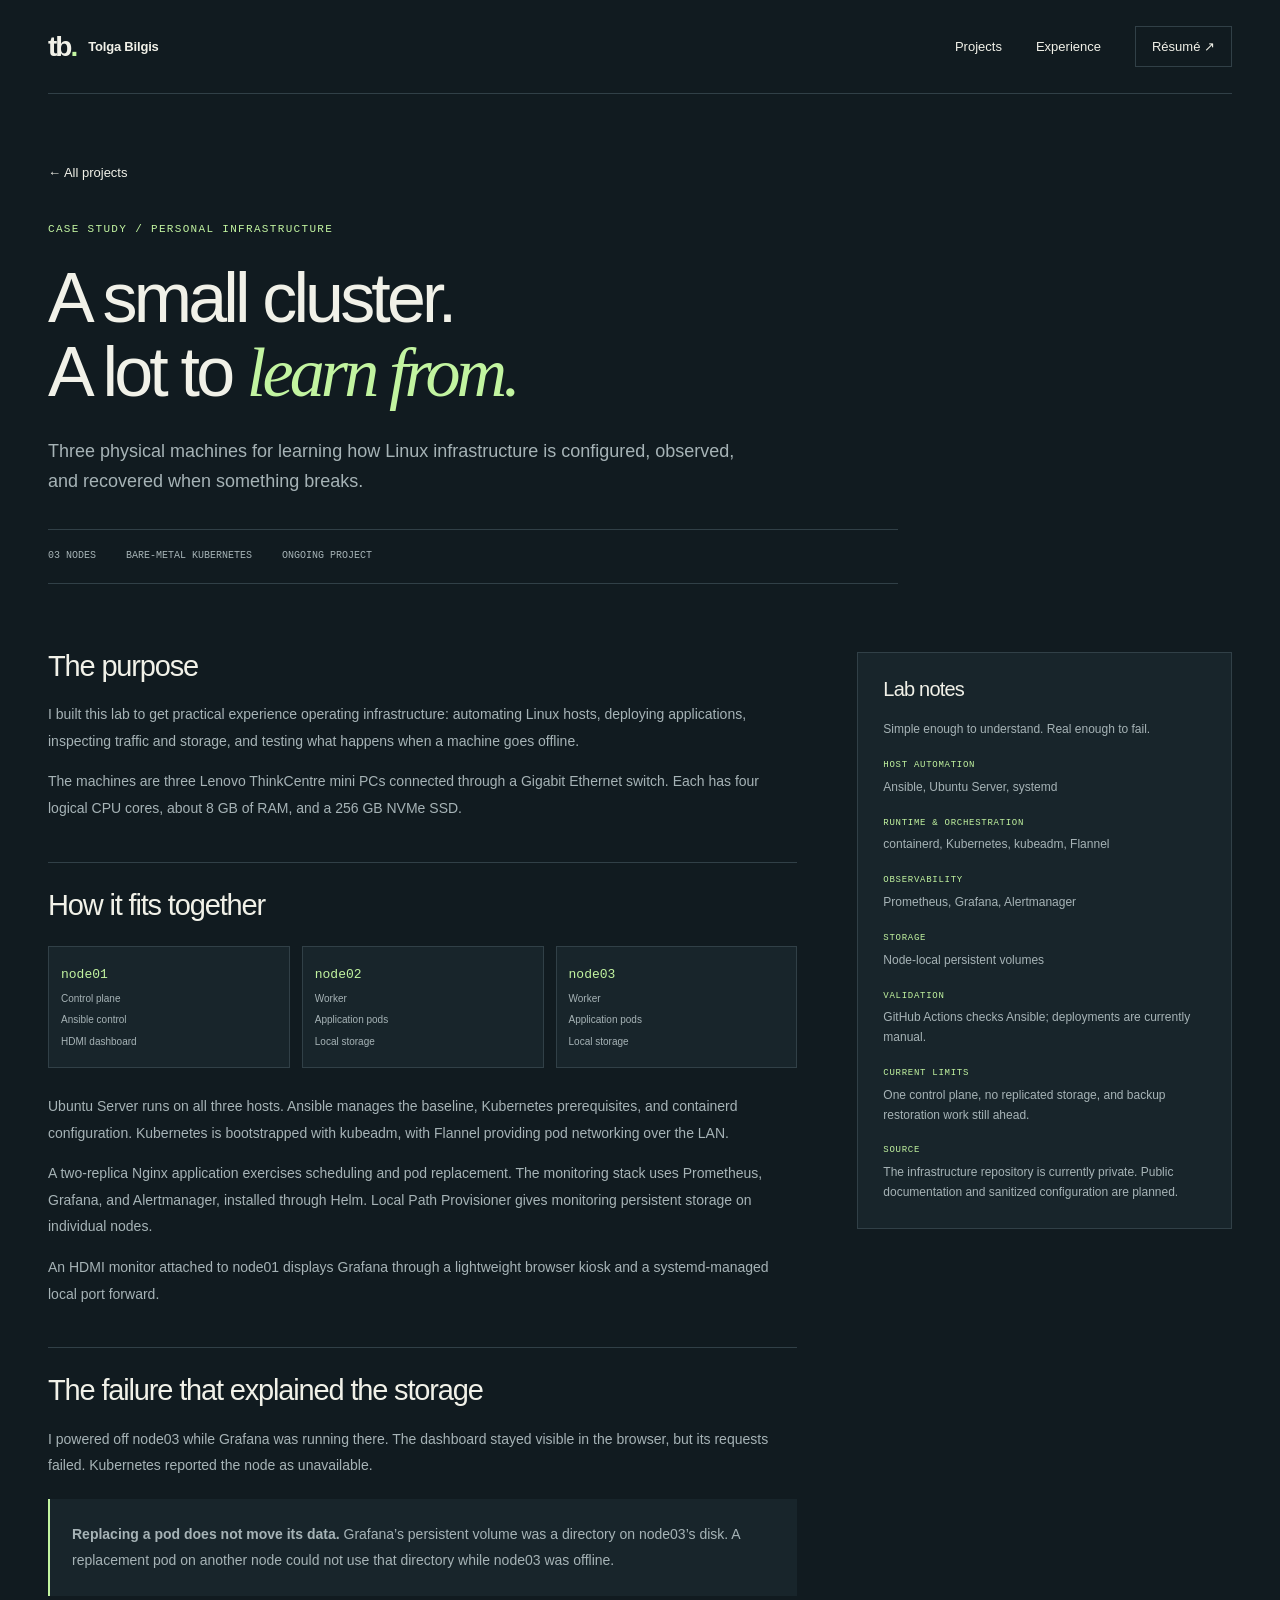
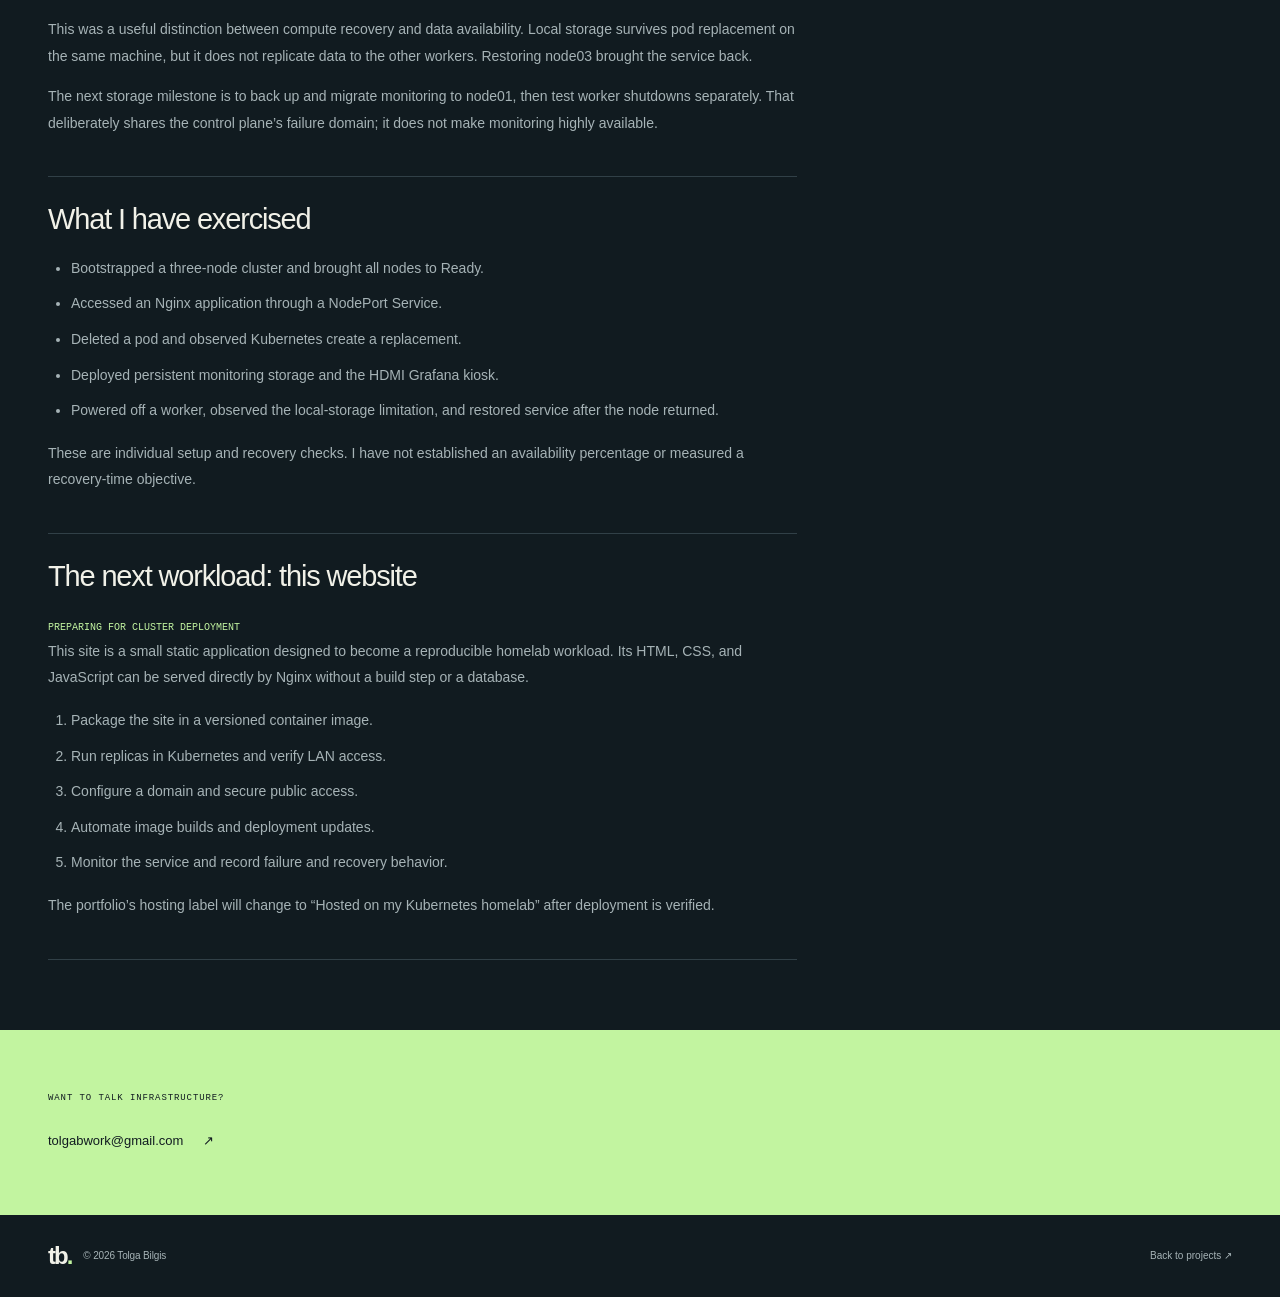
==== homelab.html @ aafa5f96 "initial commit" ====
<!doctype html>
<html lang="en">
  <head>
    <meta charset="utf-8">
    <meta name="viewport" content="width=device-width, initial-scale=1">
    <meta name="description" content="Inside Tolga Bilgis's three-node Kubernetes homelab: Linux automation, observability, local storage, and lessons from a worker-node failure.">
    <meta name="theme-color" content="#111b20">
    <title>Inside the Homelab | Tolga Bilgis</title>
    <link rel="icon" href="favicon.svg" type="image/svg+xml">
    <link rel="stylesheet" href="styles.css">
    <script src="script.js" defer></script>
  </head>
  <body>
    <a class="skip-link" href="#main">Skip to content</a>
    <header class="site-header"><div class="container header-inner"><a class="wordmark" href="index.html"><span class="brand-mark" aria-hidden="true">tb<span>.</span></span><span>Tolga Bilgis</span></a><nav class="navigation" aria-label="Main navigation"><a href="index.html#work">Projects</a><a href="index.html#experience">Experience</a><a class="nav-resume" href="resume.html">Résumé ↗</a></nav></div></header>
    <main id="main" class="container">
      <div class="case-header"><a class="text-link" href="index.html#work">← All projects</a><div class="eyebrow">CASE STUDY / PERSONAL INFRASTRUCTURE</div><h1>A small cluster.<br>A lot to <span class="serif-accent">learn from.</span></h1><p class="lead">Three physical machines for learning how Linux infrastructure is configured, observed, and recovered when something breaks.</p><div class="case-meta"><span>03 NODES</span><span>BARE-METAL KUBERNETES</span><span>ONGOING PROJECT</span></div></div>
      <div class="case-layout"><div class="case-content">
        <section aria-labelledby="why"><h2 id="why">The purpose</h2><p>I built this lab to get practical experience operating infrastructure: automating Linux hosts, deploying applications, inspecting traffic and storage, and testing what happens when a machine goes offline.</p><p>The machines are three Lenovo ThinkCentre mini PCs connected through a Gigabit Ethernet switch. Each has four logical CPU cores, about 8 GB of RAM, and a 256 GB NVMe SSD.</p></section>
        <section aria-labelledby="architecture"><h2 id="architecture">How it fits together</h2><div class="case-diagram" aria-label="Three nodes connected over Gigabit Ethernet"><div><strong>node01</strong><span>Control plane</span><span>Ansible control</span><span>HDMI dashboard</span></div><div><strong>node02</strong><span>Worker</span><span>Application pods</span><span>Local storage</span></div><div><strong>node03</strong><span>Worker</span><span>Application pods</span><span>Local storage</span></div></div><p>Ubuntu Server runs on all three hosts. Ansible manages the baseline, Kubernetes prerequisites, and containerd configuration. Kubernetes is bootstrapped with kubeadm, with Flannel providing pod networking over the LAN.</p><p>A two-replica Nginx application exercises scheduling and pod replacement. The monitoring stack uses Prometheus, Grafana, and Alertmanager, installed through Helm. Local Path Provisioner gives monitoring persistent storage on individual nodes.</p><p>An HDMI monitor attached to node01 displays Grafana through a lightweight browser kiosk and a systemd-managed local port forward.</p></section>
        <section aria-labelledby="failure"><h2 id="failure">The failure that explained the storage</h2><p>I powered off node03 while Grafana was running there. The dashboard stayed visible in the browser, but its requests failed. Kubernetes reported the node as unavailable.</p><div class="case-callout"><p><strong>Replacing a pod does not move its data.</strong> Grafana’s persistent volume was a directory on node03’s disk. A replacement pod on another node could not use that directory while node03 was offline.</p></div><p>This was a useful distinction between compute recovery and data availability. Local storage survives pod replacement on the same machine, but it does not replicate data to the other workers. Restoring node03 brought the service back.</p><p>The next storage milestone is to back up and migrate monitoring to node01, then test worker shutdowns separately. That deliberately shares the control plane’s failure domain; it does not make monitoring highly available.</p></section>
        <section aria-labelledby="verified"><h2 id="verified">What I have exercised</h2><ul><li>Bootstrapped a three-node cluster and brought all nodes to Ready.</li><li>Accessed an Nginx application through a NodePort Service.</li><li>Deleted a pod and observed Kubernetes create a replacement.</li><li>Deployed persistent monitoring storage and the HDMI Grafana kiosk.</li><li>Powered off a worker, observed the local-storage limitation, and restored service after the node returned.</li></ul><p>These are individual setup and recovery checks. I have not established an availability percentage or measured a recovery-time objective.</p></section>
        <section aria-labelledby="site"><h2 id="site">The next workload: this website</h2><span class="case-status">PREPARING FOR CLUSTER DEPLOYMENT</span><p>This site is a small static application designed to become a reproducible homelab workload. Its HTML, CSS, and JavaScript can be served directly by Nginx without a build step or a database.</p><ol><li>Package the site in a versioned container image.</li><li>Run replicas in Kubernetes and verify LAN access.</li><li>Configure a domain and secure public access.</li><li>Automate image builds and deployment updates.</li><li>Monitor the service and record failure and recovery behavior.</li></ol><p>The portfolio’s hosting label will change to “Hosted on my Kubernetes homelab” after deployment is verified.</p></section>
      </div><aside class="case-aside" aria-label="Project details"><h2>Lab notes</h2><p>Simple enough to understand. Real enough to fail.</p><dl><dt>Host automation</dt><dd>Ansible, Ubuntu Server, systemd</dd><dt>Runtime & orchestration</dt><dd>containerd, Kubernetes, kubeadm, Flannel</dd><dt>Observability</dt><dd>Prometheus, Grafana, Alertmanager</dd><dt>Storage</dt><dd>Node-local persistent volumes</dd><dt>Validation</dt><dd>GitHub Actions checks Ansible; deployments are currently manual.</dd><dt>Current limits</dt><dd>One control plane, no replicated storage, and backup restoration work still ahead.</dd><dt>Source</dt><dd>The infrastructure repository is currently private. Public documentation and sanitized configuration are planned.</dd></dl></aside></div>
    </main>
    <section class="contact-section"><div class="container"><div class="eyebrow">WANT TO TALK INFRASTRUCTURE?</div><a class="text-link" href="mailto:tolgabwork@gmail.com">tolgabwork@gmail.com <span aria-hidden="true">↗</span></a></div></section>
    <footer class="site-footer container"><a class="wordmark" href="index.html"><span class="brand-mark" aria-hidden="true">tb<span>.</span></span><span>© <span data-year>2026</span> Tolga Bilgis</span></a><a class="back-to-top" href="index.html#work">Back to projects ↗</a></footer>
  </body>
</html>
---- styles.css ----
/* Shared, dependency-free styles. All fonts are supplied by the visitor's OS. */
:root{color-scheme:dark;--bg:#111b20;--panel:#18252b;--panel-deep:#0d171c;--ink:#f1f1e8;--muted:#a6b3b6;--line:#314047;--accent:#c2f4a0;--mono:"SFMono-Regular",Consolas,"Liberation Mono",monospace;--sans:Inter,"Helvetica Neue",Arial,sans-serif;--serif:Georgia,"Times New Roman",serif}
*{box-sizing:border-box}html{scroll-behavior:smooth;scroll-padding-top:100px}body{margin:0;background:var(--bg);color:var(--ink);font-family:var(--sans);font-size:16px;line-height:1.65;-webkit-font-smoothing:antialiased}a{color:inherit;text-decoration:none}button{font:inherit}a,button{-webkit-tap-highlight-color:transparent}a:focus-visible,button:focus-visible,summary:focus-visible{outline:3px solid var(--accent);outline-offset:6px}::selection{background:var(--accent);color:var(--bg)}h1,h2,h3,h4,p{margin-top:0}h1,h2,h3,h4{line-height:1.12}p{color:var(--muted)}svg{display:block;max-width:100%}.container{width:min(1200px,calc(100% - 96px));margin-inline:auto}.mono,.eyebrow,.node-role,.node-number,.node-id,.outline-tag,.diagram-caption,.illustration-footer,.project-category,.subtle-tag,.tag-list,.art-topline,.art-bottomline,.server-name,.availability,.evidence-note{font-family:var(--mono)}.mono{font-size:11px;letter-spacing:.06em}.muted{color:var(--muted)}.eyebrow{font-size:11px;letter-spacing:.12em;font-weight:500;display:flex;gap:10px;align-items:center}.small-square{display:inline-block;width:7px;height:7px;background:var(--accent);flex-shrink:0}.serif-accent{font-family:var(--serif);font-style:italic;font-weight:400}.skip-link{position:fixed;z-index:100;top:10px;left:10px;padding:12px;background:var(--accent);color:var(--bg);transform:translateY(-200%)}.skip-link:focus{transform:translateY(0)}
.site-header{position:relative;z-index:20;background:var(--bg)}.header-inner{height:94px;display:flex;align-items:center;justify-content:space-between;border-bottom:1px solid var(--line)}.wordmark{display:flex;align-items:center;gap:12px;font-size:13px;font-weight:600;letter-spacing:-.015em}.brand-mark{font-size:28px;letter-spacing:-2px;font-weight:700;line-height:1}.brand-mark span{color:var(--accent)}.navigation{display:flex;align-items:center;gap:34px;font-size:13px}.navigation>a{transition:color .15s}.navigation>a:hover{color:var(--accent)}.nav-resume{border:1px solid var(--line);padding:9px 16px}.nav-resume span{margin-left:17px}.menu-toggle{display:none}
.hero{padding-block:88px 74px;display:grid;grid-template-columns:1.15fr 1fr;gap:78px;align-items:center}.hero-copy>.eyebrow{color:var(--accent);margin-bottom:24px}h1{font-size:clamp(52px,5.1vw,75px);letter-spacing:-.055em;font-weight:500;line-height:1.06;margin-bottom:27px}h1 .serif-accent{color:var(--accent)}.hero-intro{font-size:17px;line-height:1.75;max-width:510px;color:#ccd3d2}.hero-context{font-size:13px;line-height:1.8;margin-top:23px;margin-bottom:29px}.hero-actions{display:flex;gap:27px;align-items:center}.button{display:inline-flex;gap:30px;align-items:center;justify-content:space-between;padding:13px 20px;font-size:13px;font-weight:600;border:1px solid transparent;transition:background .15s,transform .15s}.button:hover{transform:translateY(-2px)}.button-primary{color:var(--bg);background:var(--accent)}.button-primary:hover{background:#d6ffc0}.text-link{display:inline-flex;align-items:center;gap:20px;font-size:13px;font-weight:500}.text-link span{transition:transform .15s}.text-link:hover{color:var(--accent)}.text-link:hover span{transform:translate(2px,-2px)}.availability{margin-top:34px;font-size:10px;display:flex;gap:8px;align-items:center;flex-wrap:wrap;color:var(--muted)}.availability-dot{width:5px;height:5px;background:var(--accent);border-radius:50%}.availability-place{color:var(--muted)}
.system-illustration{border:1px solid #3b4d53;background-color:var(--panel-deep);background-image:radial-gradient(#314048 1px,transparent 1px);background-size:19px 19px;position:relative;isolation:isolate}.system-illustration:before,.system-illustration:after{content:"+";position:absolute;color:var(--muted);font-family:var(--mono);font-size:18px;line-height:1}.system-illustration:before{top:-9px;left:-6px}.system-illustration:after{bottom:-9px;right:-6px}.illustration-heading{padding:20px;display:flex;justify-content:space-between;gap:10px;align-items:center;border-bottom:1px solid var(--line);background:var(--panel-deep)}.illustration-heading .mono{font-size:9px;color:var(--muted)}.outline-tag{font-size:8px;letter-spacing:.04em;color:var(--accent);border:1px solid #486147;padding:3px 7px}.schematic{padding:25px 37px 29px}.schematic-label{font-family:var(--mono);font-size:8px;color:var(--muted);text-align:center;letter-spacing:.1em;margin-bottom:14px}.schematic-label span{display:block;font-size:16px;color:var(--accent);margin-top:1px}.control-node{border:1px solid #66836b;background:#1b2d29;padding:16px;display:flex;align-items:center;gap:16px;width:85%;margin:auto}.node-icon{color:var(--accent);font-size:25px;line-height:1}.node-id{display:block;font-size:14px;letter-spacing:.01em}.node-role{display:block;font-size:8px;color:var(--muted);letter-spacing:.07em;margin-top:3px}.node-number{font-size:10px;color:var(--muted);margin-left:auto}.wire{width:1px;background:#718a76;margin:auto}.wire-top{height:27px}.network-switch{border:1px solid #3e5356;background:#16242a;padding:5px 12px;width:75%;margin:auto;display:flex;align-items:center;justify-content:space-between;gap:12px;font-family:var(--mono);font-size:7px;letter-spacing:.04em;color:var(--muted)}.switch-ports{font-size:12px;color:var(--accent);white-space:nowrap}.wire-split{height:35px;width:56%;margin:auto;display:flex;justify-content:space-between}.wire-split span{width:1px;height:100%;background:#718a76}.worker-row{display:flex;gap:22px}.worker-node{background:#16242a;border:1px solid #3e5356;padding:14px 16px;flex:1}.worker-top{display:flex;align-items:center;margin-bottom:10px}.worker-top .node-icon{font-size:22px}.illustration-footer{padding:18px 22px;border-top:1px solid var(--line);background:var(--panel-deep);display:flex;align-items:center;gap:28px}.illustration-footer>div{display:flex;flex-direction:column;gap:1px}.illustration-footer span:not(.diagram-number){font-size:7px;letter-spacing:.08em;color:var(--muted)}.diagram-number{font-size:22px}.illustration-footer>a{margin-left:auto;width:34px;height:34px;border:1px solid var(--line);display:grid;place-items:center;color:var(--accent)}.diagram-caption{position:absolute;top:calc(100% + 12px);font-size:8px;left:0;width:100%;text-align:center;color:var(--muted)}
.credentials-strip{border-block:1px solid var(--line)}.credentials-inner{display:flex;justify-content:space-between;align-items:center;gap:25px;padding-block:25px}.credentials-inner>.mono{max-width:130px;line-height:1.7;font-size:9px;color:var(--muted)}.credentials-inner>span:not(.mono){font-size:13px;font-weight:500;color:#c3cece}
.section{padding-block:92px}.section-heading{display:flex;align-items:flex-end;justify-content:space-between;gap:25px;margin-bottom:38px}.section-heading .eyebrow{margin-bottom:17px}h2{font-size:clamp(32px,3.1vw,44px);font-weight:400;letter-spacing:-.04em;margin-bottom:0}.section-heading>.text-link{margin-bottom:4px}.featured-project{display:grid;grid-template-columns:1fr 1fr;background:var(--panel);border:1px solid var(--line)}.project-art{position:relative;min-height:366px;background-color:#20322e;background-image:linear-gradient(#ffffff05 1px,transparent 1px),linear-gradient(90deg,#ffffff05 1px,transparent 1px);background-size:28px 28px;overflow:hidden;display:flex;align-items:center;justify-content:center}.art-topline{position:absolute;top:22px;left:23px;right:23px;display:flex;justify-content:space-between;font-size:9px;color:#a5b5aa;letter-spacing:.06em}.art-bottomline{position:absolute;bottom:21px;font-size:8px;color:#acbdb1;letter-spacing:.12em}.server-stack{width:65%;transform:perspective(800px) rotateY(-15deg) rotateX(15deg) rotateZ(-8deg);padding-top:4px}.server-unit{height:56px;position:relative;margin-bottom:15px;display:flex;align-items:center;gap:16px;background:linear-gradient(140deg,#53635b,#344b42);border:1px solid #9aae98;box-shadow:6px 8px 0 #14271f,7px 9px 0 #68816b,18px 20px 30px #0a181e66;padding:0 16px}.server-slots{width:44px;height:21px;background:repeating-linear-gradient(90deg,#1c2e25 0px,#1c2e25 2px,transparent 2px,transparent 5px)}.server-name{font-size:8px;letter-spacing:.03em;color:#ecf2df}.server-unit i{display:block;width:4px;height:4px;border-radius:50%;background:var(--accent);margin-left:auto;box-shadow:0 0 7px #c2f4a055}.featured-content{padding:34px 38px}.project-category{font-size:9px;letter-spacing:.06em;color:var(--muted);display:flex;gap:12px;align-items:center;flex-wrap:wrap}.subtle-tag{font-size:8px;padding:2px 6px;border:1px solid #4a5b47;color:var(--accent)}.featured-content h3{font-size:32px;font-weight:400;letter-spacing:-.035em;margin-block:20px 16px}.featured-content p{font-size:13px;line-height:1.85}.tag-list{padding:0;list-style:none;display:flex;flex-wrap:wrap;gap:6px;margin-block:20px 25px}.tag-list li{font-size:9px;line-height:1.5;border:1px solid #405158;padding:4px 8px;color:#b9c6c8}.project-grid{display:grid;grid-template-columns:1fr 1fr;gap:22px;margin-top:22px}.project-card{border:1px solid var(--line);padding:29px 32px;display:flex;flex-direction:column;transition:border-color .2s,background .2s}.project-card:hover{border-color:#647d72;background:#152127}.card-top{display:flex;gap:14px;align-items:center;justify-content:space-between;margin-bottom:33px}.card-top .mono{font-size:8px}.project-symbol{font-family:var(--mono);color:var(--accent);font-size:29px;line-height:1}.project-card h3{font-size:25px;font-weight:400;letter-spacing:-.03em;margin-bottom:16px}.project-card>p{font-size:13px;line-height:1.85;margin-bottom:0}.project-card .award{font-size:10px;color:var(--accent);margin-top:11px}.project-card>.text-link{margin-top:auto;align-self:flex-start}.other-project{margin-top:27px;display:flex;align-items:center;justify-content:space-between;gap:24px;padding:17px 0;border-bottom:1px solid var(--line);font-size:12px}.other-project>.mono{font-size:8px}.other-project>span:last-child{color:var(--accent)}.other-project:hover{color:var(--accent)}
.experience-section{background:var(--panel-deep);border-block:1px solid var(--line)}.section-note{font-size:12px;line-height:1.7;color:var(--muted)}.experience-row{display:grid;grid-template-columns:210px 1fr;gap:45px;padding:36px 0;border-top:1px solid var(--line)}.experience-meta{display:flex;flex-direction:column;gap:7px;padding-top:3px}.experience-meta .mono{font-size:10px;color:#bdc8c9}.experience-meta>span:last-child{font-size:11px;color:var(--muted)}.role-heading{display:flex;justify-content:space-between;gap:20px}.role-heading h3{font-size:22px;font-weight:400;letter-spacing:-.025em;margin-bottom:8px}.role{font-size:12px;color:var(--accent);margin-bottom:20px}.experience-index{font-family:var(--serif);font-size:32px;font-style:italic;color:#789086}.experience-body>p{font-size:13px;line-height:1.9;max-width:740px}.evidence-grid{display:grid;grid-template-columns:1fr 1fr 1.25fr;gap:20px;margin-top:27px}.evidence-grid>div{display:flex;flex-direction:column;border-left:1px solid var(--line);padding-left:20px;gap:5px}.evidence-grid strong{font-size:30px;font-weight:400;letter-spacing:-.05em;color:var(--ink)}.evidence-grid span{font-size:10px;color:var(--muted)}.experience-body>.evidence-note{font-size:9px;margin-top:17px;line-height:1.7;color:#99a9ae}.experience-body .tag-list{margin-bottom:0}.earlier-roles{display:grid;grid-template-columns:1fr 1fr;gap:50px;padding-top:32px;border-top:1px solid var(--line)}.earlier-roles h3{font-size:19px;font-weight:400;margin-top:15px;margin-bottom:7px}.earlier-roles .role{margin-bottom:13px}.earlier-roles p:last-child{font-size:12px;max-width:445px;margin-bottom:0}
.about-section{display:grid;grid-template-columns:1fr 1fr;gap:100px}.about-copy>.eyebrow{font-size:9px;margin-bottom:24px}.about-copy h2{margin-bottom:27px}.about-copy>p{font-size:14px;line-height:1.85}.education{border-top:1px solid var(--line);padding-top:24px;margin-top:30px;display:flex;gap:17px;align-items:center}.education-mark{font-family:var(--serif);font-size:35px;color:var(--accent);line-height:1;border:1px solid var(--line);width:50px;height:55px;flex-shrink:0;display:grid;place-items:center}.education>div{display:flex;flex-direction:column;gap:4px}.education strong{font-size:12px;font-weight:500}.education>div>span{font-size:10px;color:var(--muted)}.skills>h3{font-size:10px;font-weight:400;margin-bottom:24px}.skill-group{padding:20px 0;border-top:1px solid var(--line)}.skill-group h4{font-size:13px;font-weight:500;margin-bottom:9px}.skill-group p{font-size:12px;line-height:1.95;margin-bottom:0}.learning-note{font-size:10px;margin-top:0}.learning-note span{color:var(--accent);margin-right:7px}.contact-section{background:var(--accent);color:var(--bg);padding-block:61px}.contact-inner{display:grid;grid-template-columns:1.3fr 1fr;gap:110px;align-items:center}.contact-section .eyebrow{font-size:9px;letter-spacing:.1em;margin-bottom:22px}.contact-section h2{font-size:45px;line-height:1.12}.contact-section p{font-size:12px;margin-top:18px;margin-bottom:0;color:#3c513a}.contact-links{display:flex;flex-direction:column}.contact-links a{font-size:14px;padding:16px 0;border-bottom:1px solid #7daa68;display:flex;justify-content:space-between;gap:20px}.contact-links a:hover{color:#36532b}.site-footer{display:flex;align-items:center;justify-content:space-between;gap:24px;padding-block:29px}.site-footer .wordmark{font-size:10px;color:var(--muted);font-weight:400}.site-footer .brand-mark{font-size:24px;color:var(--ink)}.hosting-link{font-size:10px;color:var(--muted);display:flex;align-items:center;gap:8px}.hosting-link .small-square{width:5px;height:5px}.hosting-link:hover{color:var(--accent)}.back-to-top{font-size:10px;color:var(--muted)}
/* Case-study page. */
.case-header{padding-block:65px 40px;max-width:850px}.case-header .eyebrow{color:var(--accent);margin-block:35px 22px}.case-header h1{font-size:clamp(44px,5.5vw,70px)}.case-header .lead{font-size:18px;max-width:700px}.case-meta{display:flex;flex-wrap:wrap;gap:30px;font-family:var(--mono);font-size:10px;color:var(--muted);border-block:1px solid var(--line);padding-block:18px;margin-top:33px}.case-layout{display:grid;grid-template-columns:minmax(0,2fr) minmax(0,1fr);gap:60px;padding-bottom:70px}.case-content h2{font-size:29px;margin-bottom:19px}.case-content section{padding-block:26px;border-bottom:1px solid var(--line)}.case-content p,.case-content li{font-size:14px;color:var(--muted);line-height:1.9}.case-content ul,.case-content ol{padding-left:23px}.case-content li+li{margin-top:9px}.case-aside{align-self:start;margin-top:28px;border:1px solid var(--line);padding:25px;background:var(--panel)}.case-aside h2{font-size:20px;margin-bottom:20px}.case-aside p{font-size:12px}.case-aside dl{margin:0}.case-aside dt{font-family:var(--mono);font-size:9px;color:var(--accent);margin-top:18px;text-transform:uppercase;letter-spacing:.08em}.case-aside dd{font-size:12px;margin:5px 0 0;color:var(--muted)}.case-callout{padding:22px;border-left:2px solid var(--accent);background:var(--panel);margin-block:20px}.case-callout p:last-child{margin-bottom:0}.case-status{font-family:var(--mono);font-size:10px;color:var(--accent)}.case-diagram{display:grid;grid-template-columns:repeat(3,1fr);gap:12px;margin-block:25px}.case-diagram>div{border:1px solid var(--line);background:var(--panel);padding:17px 12px;display:flex;flex-direction:column;gap:5px}.case-diagram strong{font-family:var(--mono);font-size:13px;color:var(--accent);font-weight:400}.case-diagram span{font-size:10px;color:var(--muted)}
@media(min-width:1450px){.hero{padding-block:110px 96px}}
@media(max-width:1050px){.container{width:calc(100% - 64px)}.hero{gap:35px;padding-block:65px}.hero h1{font-size:55px}.hero-intro{font-size:15px}.schematic{padding-inline:25px}.hero-actions{gap:20px}.availability{font-size:9px}.availability-place{display:none}.credentials-inner{gap:20px}.credentials-inner>span:not(.mono){font-size:11px}.featured-content{padding:28px}.featured-content h3{font-size:29px}.server-stack{width:73%}.section{padding-block:70px}.experience-row{grid-template-columns:165px 1fr;gap:30px}.about-section{gap:50px}.contact-inner{gap:65px}.site-footer{flex-wrap:wrap}.back-to-top{margin-left:auto}.case-layout{gap:30px}}
@media(max-width:760px){html{scroll-padding-top:24px}.container{width:calc(100% - 40px)}.header-inner{height:78px;flex-wrap:wrap;position:relative}.navigation{gap:17px;font-size:11px}.nav-resume{padding:6px 9px}.nav-resume span{margin-left:8px}.wordmark{font-size:12px;gap:9px}.brand-mark{font-size:26px}.hero{grid-template-columns:1fr;gap:45px;padding-block:55px 64px}.hero h1{font-size:clamp(48px,9vw,68px);max-width:600px}.hero-intro{font-size:16px;max-width:580px}.hero-context{font-size:13px}.hero-actions{gap:27px}.availability{font-size:10px;margin-top:28px}.availability-place{display:inline}.system-illustration{max-width:490px;width:100%;justify-self:center}.schematic{padding-inline:40px}.illustration-heading{padding-block:17px}.credentials-inner{flex-wrap:wrap;justify-content:flex-start;gap:12px 24px;padding-block:20px}.credentials-inner>.mono{max-width:none;width:100%}.credentials-inner>span:not(.mono){font-size:11px}.section{padding-block:60px}.section-heading{gap:20px;align-items:flex-start}.section-heading>.text-link{font-size:11px;margin-top:30px;white-space:nowrap;gap:7px}.section-heading .eyebrow{font-size:9px}h2{font-size:34px}.featured-project{grid-template-columns:1fr}.project-art{min-height:295px}.server-stack{width:260px}.featured-content{padding:30px}.featured-content h3{font-size:32px}.featured-content p{font-size:14px}.project-grid{gap:15px}.project-card{padding:25px 22px}.card-top{align-items:flex-start;gap:15px;flex-direction:column;margin-bottom:24px}.card-top .mono{font-size:8px}.project-card h3{font-size:24px}.project-card>p{font-size:12px}.project-card .award{font-size:9px}.other-project{flex-wrap:wrap;gap:7px;font-size:11px}.other-project>.mono{width:100%}.other-project>span:last-child{margin-left:auto}.other-project>span:nth-child(2) .muted{display:block}.section-note{display:none}.experience-row{grid-template-columns:1fr;gap:15px;padding-block:30px}.experience-meta{flex-direction:row;justify-content:space-between;align-items:center}.role-heading h3{font-size:22px}.evidence-grid{gap:10px}.evidence-grid>div{padding-left:12px}.evidence-grid strong{font-size:28px}.evidence-grid span{font-size:9px}.earlier-roles{gap:25px}.earlier-roles>.mono{font-size:9px}.about-section{grid-template-columns:1fr;gap:40px}.about-copy>p{font-size:14px}.education>div>span{font-size:11px}.skills>h3{margin-bottom:20px}.skill-group{padding-block:16px}.skill-group p{font-size:13px}.contact-inner{grid-template-columns:1fr;gap:30px}.contact-section{padding-block:43px}.contact-section h2{font-size:39px}.contact-links{max-width:500px;width:100%}.site-footer{gap:19px}.hosting-link{order:3;width:100%;font-size:10px}.case-layout{grid-template-columns:1fr;gap:0}.case-aside{order:-1;margin-top:0;margin-bottom:20px}.case-header{padding-block:40px 20px}.case-header .lead{font-size:16px}}
@media(max-width:480px){.header-inner{height:auto;min-height:76px;padding-block:20px}.navigation{width:100%;justify-content:space-between;padding-top:20px;gap:14px}.js .menu-toggle{display:flex;align-items:center;gap:15px;background:transparent;border:1px solid var(--line);padding:5px 10px;color:var(--ink);font-size:12px}.js .navigation{display:none}.js .navigation.is-open{display:flex}.hero{padding-top:45px}.hero-copy>.eyebrow{font-size:9px}.hero h1{font-size:49px}.hero-intro{font-size:14px}.hero-context{font-size:12px}.availability{font-size:8px}.availability-place{display:none}.schematic{padding-inline:24px}.hero-actions .text-link{font-size:12px}.button{padding-inline:16px;gap:25px}.section-heading{flex-direction:column;gap:17px}.section-heading>.text-link{margin-top:0}.project-grid{grid-template-columns:1fr}.card-top{flex-direction:row;align-items:center}.project-card{padding:26px}.project-card>p{font-size:13px}.project-card .award{font-size:10px}.featured-content{padding:26px}.featured-content h3{font-size:29px}.section-heading h2{font-size:32px}.earlier-roles{grid-template-columns:1fr;gap:29px}.role-heading h3{font-size:21px}.experience-index{font-size:26px}.evidence-grid strong{font-size:26px}.evidence-grid span{font-size:8px}.evidence-grid{gap:8px}.evidence-grid>div{padding-left:9px}.education>div>span{font-size:10px}.case-diagram{gap:7px}.case-diagram>div{padding:12px 8px}.case-diagram span{font-size:9px}.contact-section h2{font-size:35px}}
@media(prefers-reduced-motion:reduce){html{scroll-behavior:auto}*,*::before,*::after{animation:none!important;transition:none!important}}
/* Only collapse the navigation that has an associated menu button. */
@media(max-width:480px){.js .navigation:not(#navigation){display:flex}}
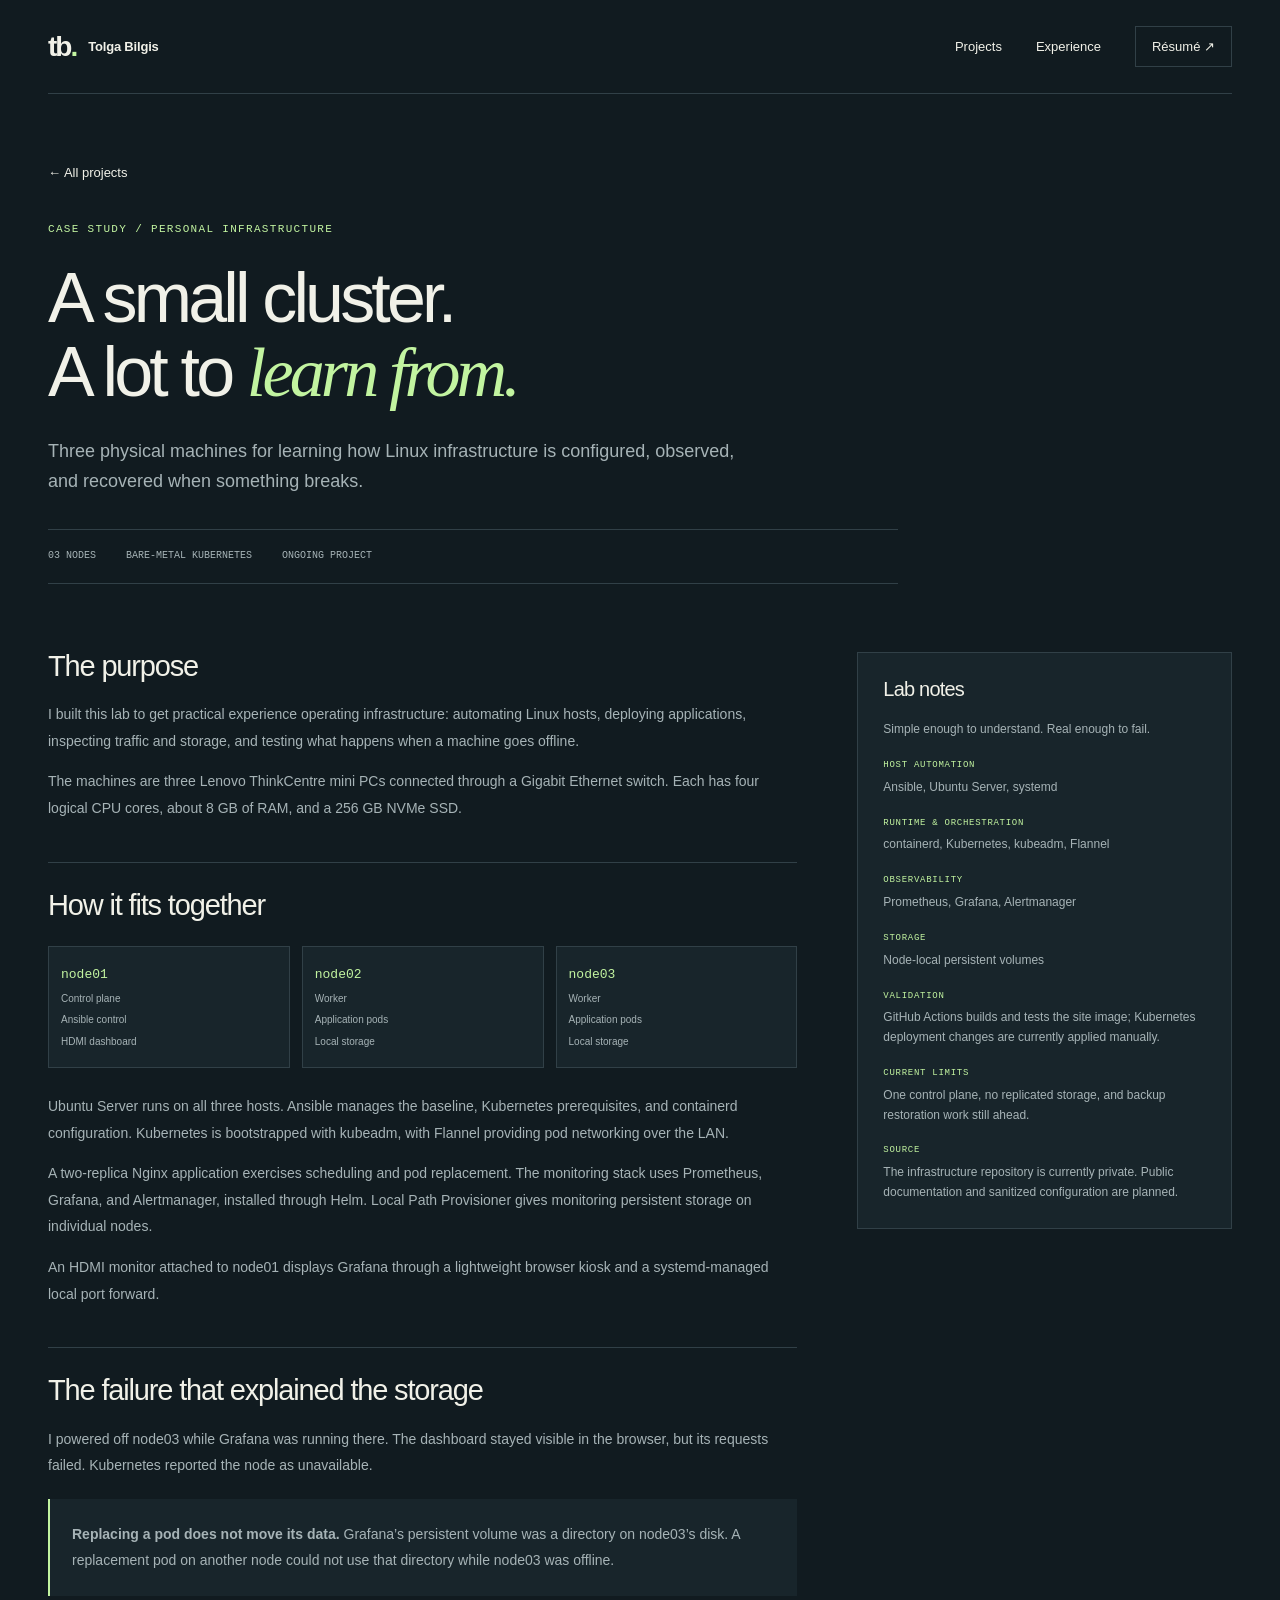
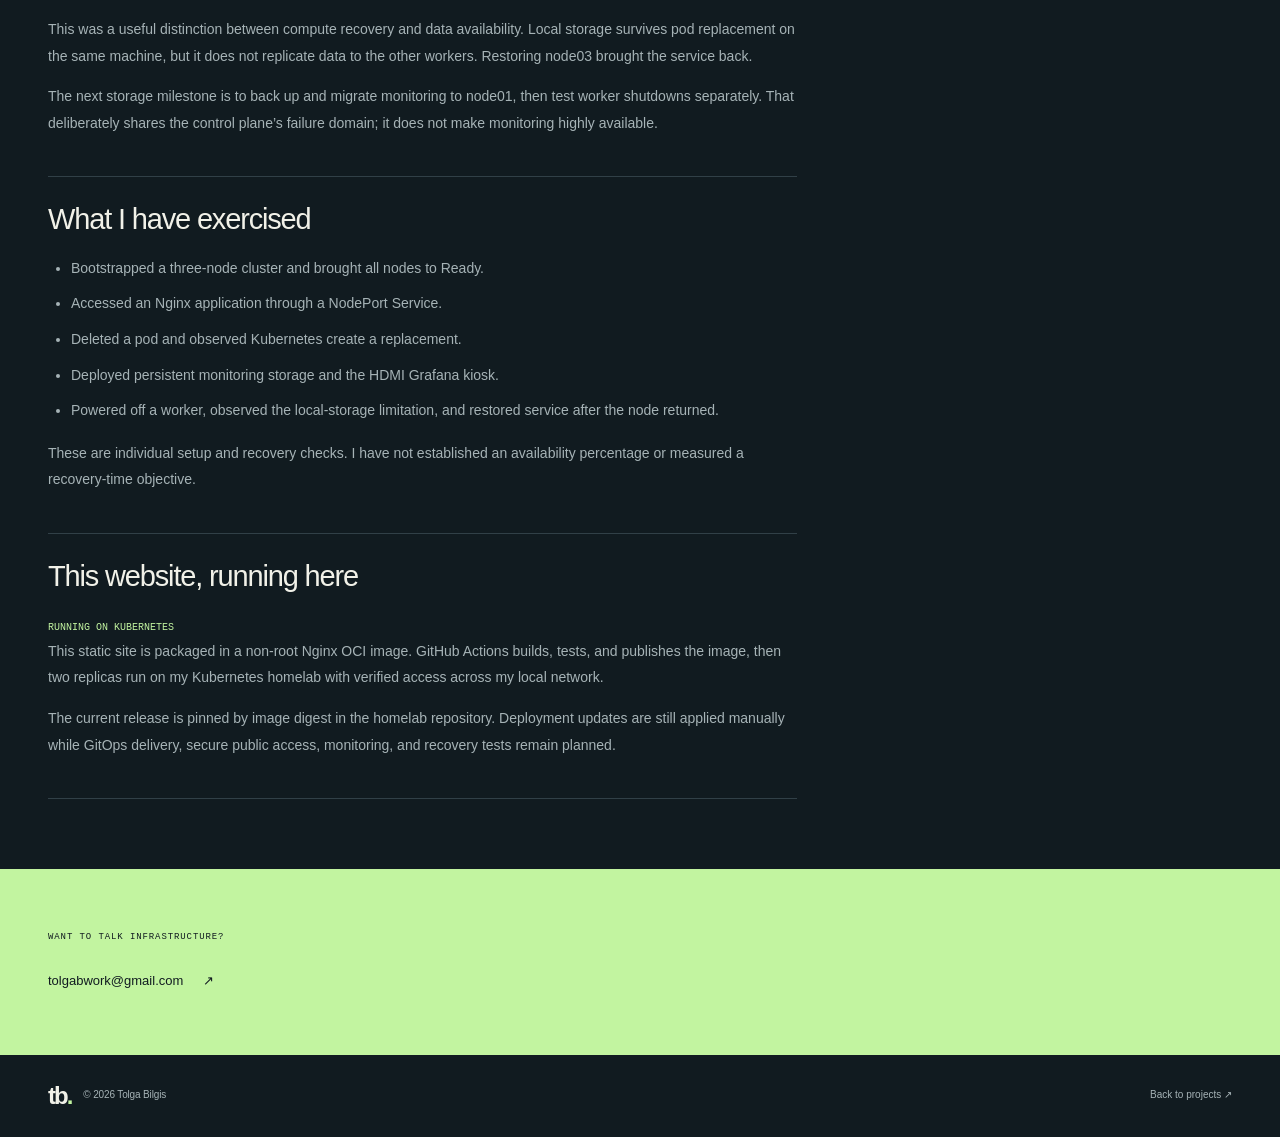
==== commit 9030213e: "update homelab and index pages to reflect Kubernetes deployment status and hosting details" ====
--- a/homelab.html
+++ b/homelab.html
@@ -20,8 +20,8 @@
         <section aria-labelledby="architecture"><h2 id="architecture">How it fits together</h2><div class="case-diagram" aria-label="Three nodes connected over Gigabit Ethernet"><div><strong>node01</strong><span>Control plane</span><span>Ansible control</span><span>HDMI dashboard</span></div><div><strong>node02</strong><span>Worker</span><span>Application pods</span><span>Local storage</span></div><div><strong>node03</strong><span>Worker</span><span>Application pods</span><span>Local storage</span></div></div><p>Ubuntu Server runs on all three hosts. Ansible manages the baseline, Kubernetes prerequisites, and containerd configuration. Kubernetes is bootstrapped with kubeadm, with Flannel providing pod networking over the LAN.</p><p>A two-replica Nginx application exercises scheduling and pod replacement. The monitoring stack uses Prometheus, Grafana, and Alertmanager, installed through Helm. Local Path Provisioner gives monitoring persistent storage on individual nodes.</p><p>An HDMI monitor attached to node01 displays Grafana through a lightweight browser kiosk and a systemd-managed local port forward.</p></section>
         <section aria-labelledby="failure"><h2 id="failure">The failure that explained the storage</h2><p>I powered off node03 while Grafana was running there. The dashboard stayed visible in the browser, but its requests failed. Kubernetes reported the node as unavailable.</p><div class="case-callout"><p><strong>Replacing a pod does not move its data.</strong> Grafana’s persistent volume was a directory on node03’s disk. A replacement pod on another node could not use that directory while node03 was offline.</p></div><p>This was a useful distinction between compute recovery and data availability. Local storage survives pod replacement on the same machine, but it does not replicate data to the other workers. Restoring node03 brought the service back.</p><p>The next storage milestone is to back up and migrate monitoring to node01, then test worker shutdowns separately. That deliberately shares the control plane’s failure domain; it does not make monitoring highly available.</p></section>
         <section aria-labelledby="verified"><h2 id="verified">What I have exercised</h2><ul><li>Bootstrapped a three-node cluster and brought all nodes to Ready.</li><li>Accessed an Nginx application through a NodePort Service.</li><li>Deleted a pod and observed Kubernetes create a replacement.</li><li>Deployed persistent monitoring storage and the HDMI Grafana kiosk.</li><li>Powered off a worker, observed the local-storage limitation, and restored service after the node returned.</li></ul><p>These are individual setup and recovery checks. I have not established an availability percentage or measured a recovery-time objective.</p></section>
-        <section aria-labelledby="site"><h2 id="site">The next workload: this website</h2><span class="case-status">PREPARING FOR CLUSTER DEPLOYMENT</span><p>This site is a small static application designed to become a reproducible homelab workload. Its HTML, CSS, and JavaScript can be served directly by Nginx without a build step or a database.</p><ol><li>Package the site in a versioned container image.</li><li>Run replicas in Kubernetes and verify LAN access.</li><li>Configure a domain and secure public access.</li><li>Automate image builds and deployment updates.</li><li>Monitor the service and record failure and recovery behavior.</li></ol><p>The portfolio’s hosting label will change to “Hosted on my Kubernetes homelab” after deployment is verified.</p></section>
-      </div><aside class="case-aside" aria-label="Project details"><h2>Lab notes</h2><p>Simple enough to understand. Real enough to fail.</p><dl><dt>Host automation</dt><dd>Ansible, Ubuntu Server, systemd</dd><dt>Runtime & orchestration</dt><dd>containerd, Kubernetes, kubeadm, Flannel</dd><dt>Observability</dt><dd>Prometheus, Grafana, Alertmanager</dd><dt>Storage</dt><dd>Node-local persistent volumes</dd><dt>Validation</dt><dd>GitHub Actions checks Ansible; deployments are currently manual.</dd><dt>Current limits</dt><dd>One control plane, no replicated storage, and backup restoration work still ahead.</dd><dt>Source</dt><dd>The infrastructure repository is currently private. Public documentation and sanitized configuration are planned.</dd></dl></aside></div>
+        <section aria-labelledby="site"><h2 id="site">This website, running here</h2><span class="case-status">RUNNING ON KUBERNETES</span><p>This static site is packaged in a non-root Nginx OCI image. GitHub Actions builds, tests, and publishes the image, then two replicas run on my Kubernetes homelab with verified access across my local network.</p><p>The current release is pinned by image digest in the homelab repository. Deployment updates are still applied manually while GitOps delivery, secure public access, monitoring, and recovery tests remain planned.</p></section>
+      </div><aside class="case-aside" aria-label="Project details"><h2>Lab notes</h2><p>Simple enough to understand. Real enough to fail.</p><dl><dt>Host automation</dt><dd>Ansible, Ubuntu Server, systemd</dd><dt>Runtime & orchestration</dt><dd>containerd, Kubernetes, kubeadm, Flannel</dd><dt>Observability</dt><dd>Prometheus, Grafana, Alertmanager</dd><dt>Storage</dt><dd>Node-local persistent volumes</dd><dt>Validation</dt><dd>GitHub Actions builds and tests the site image; Kubernetes deployment changes are currently applied manually.</dd><dt>Current limits</dt><dd>One control plane, no replicated storage, and backup restoration work still ahead.</dd><dt>Source</dt><dd>The infrastructure repository is currently private. Public documentation and sanitized configuration are planned.</dd></dl></aside></div>
     </main>
     <section class="contact-section"><div class="container"><div class="eyebrow">WANT TO TALK INFRASTRUCTURE?</div><a class="text-link" href="mailto:tolgabwork@gmail.com">tolgabwork@gmail.com <span aria-hidden="true">↗</span></a></div></section>
     <footer class="site-footer container"><a class="wordmark" href="index.html"><span class="brand-mark" aria-hidden="true">tb<span>.</span></span><span>© <span data-year>2026</span> Tolga Bilgis</span></a><a class="back-to-top" href="index.html#work">Back to projects ↗</a></footer>
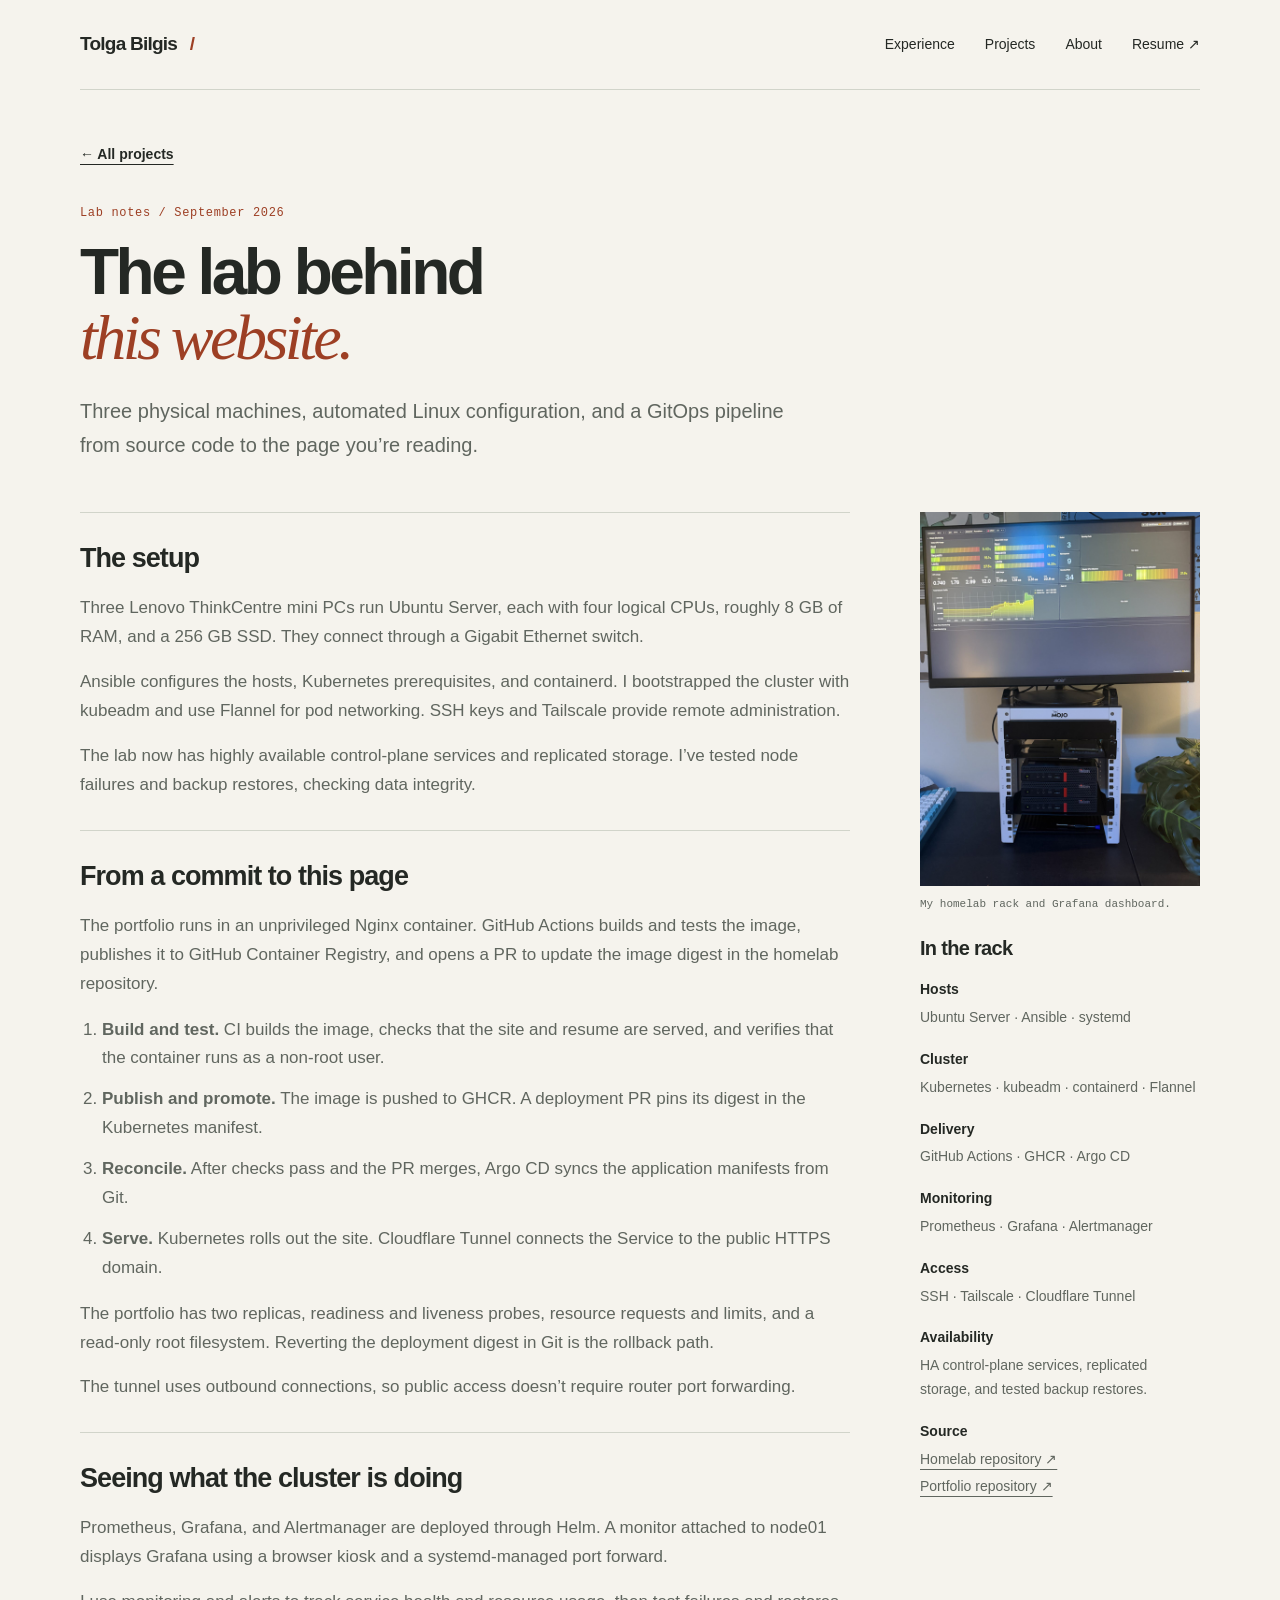
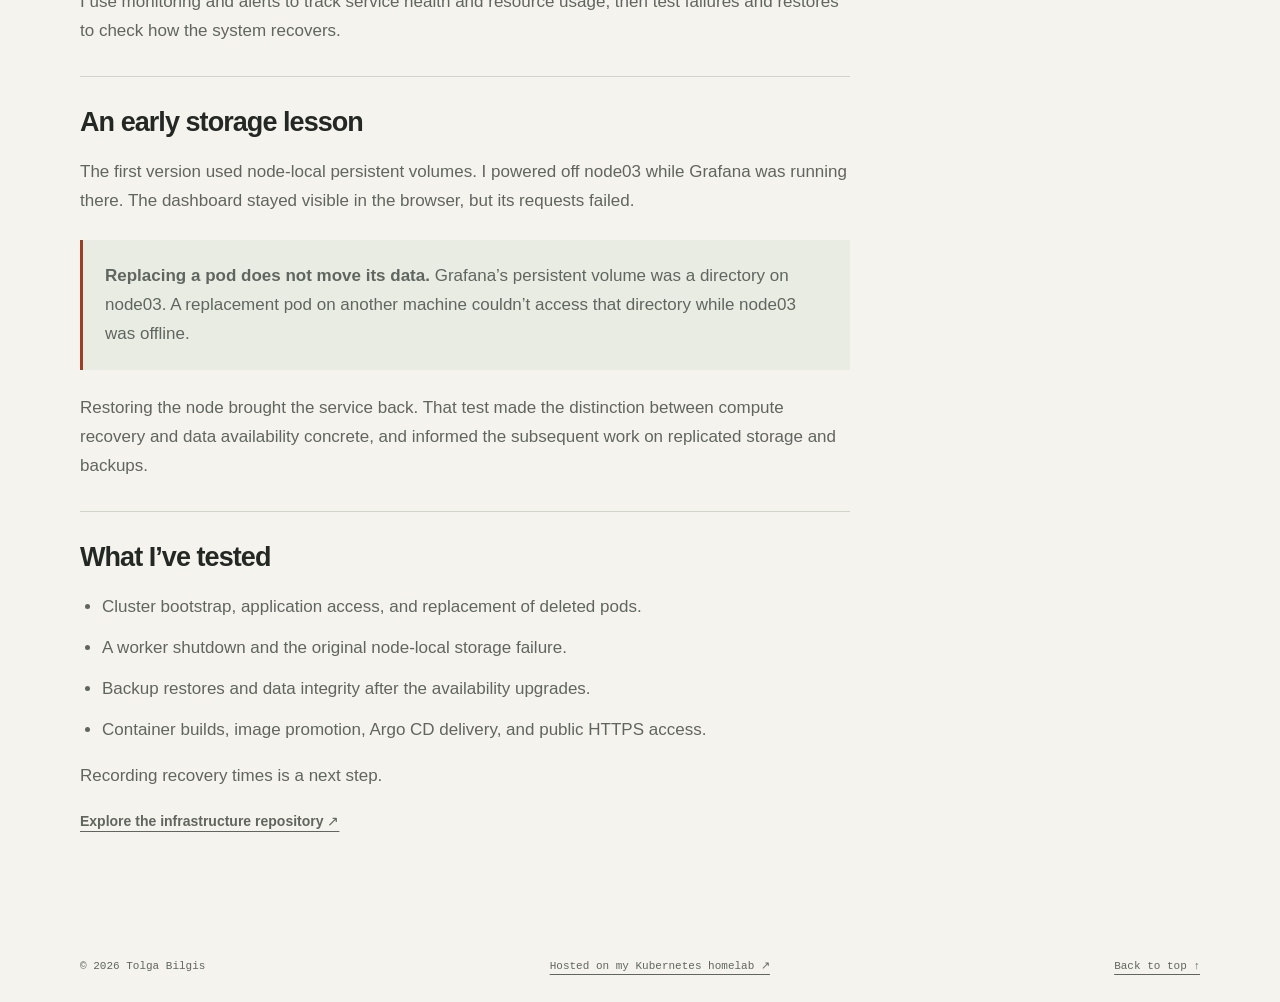
==== commit ad3b6347: "Refocus portfolio on infrastructure work and refresh resume" ====
--- a/homelab.html
+++ b/homelab.html
@@ -1,29 +1,13 @@
 <!doctype html>
-<html lang="en">
-  <head>
-    <meta charset="utf-8">
-    <meta name="viewport" content="width=device-width, initial-scale=1">
-    <meta name="description" content="Inside Tolga Bilgis's three-node Kubernetes homelab: Linux automation, observability, local storage, and lessons from a worker-node failure.">
-    <meta name="theme-color" content="#111b20">
-    <title>Inside the Homelab | Tolga Bilgis</title>
-    <link rel="icon" href="favicon.svg" type="image/svg+xml">
-    <link rel="stylesheet" href="styles.css">
-    <script src="script.js" defer></script>
-  </head>
-  <body>
-    <a class="skip-link" href="#main">Skip to content</a>
-    <header class="site-header"><div class="container header-inner"><a class="wordmark" href="index.html"><span class="brand-mark" aria-hidden="true">tb<span>.</span></span><span>Tolga Bilgis</span></a><nav class="navigation" aria-label="Main navigation"><a href="index.html#work">Projects</a><a href="index.html#experience">Experience</a><a class="nav-resume" href="resume.html">Résumé ↗</a></nav></div></header>
-    <main id="main" class="container">
-      <div class="case-header"><a class="text-link" href="index.html#work">← All projects</a><div class="eyebrow">CASE STUDY / PERSONAL INFRASTRUCTURE</div><h1>A small cluster.<br>A lot to <span class="serif-accent">learn from.</span></h1><p class="lead">Three physical machines for learning how Linux infrastructure is configured, observed, and recovered when something breaks.</p><div class="case-meta"><span>03 NODES</span><span>BARE-METAL KUBERNETES</span><span>ONGOING PROJECT</span></div></div>
-      <div class="case-layout"><div class="case-content">
-        <section aria-labelledby="why"><h2 id="why">The purpose</h2><p>I built this lab to get practical experience operating infrastructure: automating Linux hosts, deploying applications, inspecting traffic and storage, and testing what happens when a machine goes offline.</p><p>The machines are three Lenovo ThinkCentre mini PCs connected through a Gigabit Ethernet switch. Each has four logical CPU cores, about 8 GB of RAM, and a 256 GB NVMe SSD.</p></section>
-        <section aria-labelledby="architecture"><h2 id="architecture">How it fits together</h2><div class="case-diagram" aria-label="Three nodes connected over Gigabit Ethernet"><div><strong>node01</strong><span>Control plane</span><span>Ansible control</span><span>HDMI dashboard</span></div><div><strong>node02</strong><span>Worker</span><span>Application pods</span><span>Local storage</span></div><div><strong>node03</strong><span>Worker</span><span>Application pods</span><span>Local storage</span></div></div><p>Ubuntu Server runs on all three hosts. Ansible manages the baseline, Kubernetes prerequisites, and containerd configuration. Kubernetes is bootstrapped with kubeadm, with Flannel providing pod networking over the LAN.</p><p>A two-replica Nginx application exercises scheduling and pod replacement. The monitoring stack uses Prometheus, Grafana, and Alertmanager, installed through Helm. Local Path Provisioner gives monitoring persistent storage on individual nodes.</p><p>An HDMI monitor attached to node01 displays Grafana through a lightweight browser kiosk and a systemd-managed local port forward.</p></section>
-        <section aria-labelledby="failure"><h2 id="failure">The failure that explained the storage</h2><p>I powered off node03 while Grafana was running there. The dashboard stayed visible in the browser, but its requests failed. Kubernetes reported the node as unavailable.</p><div class="case-callout"><p><strong>Replacing a pod does not move its data.</strong> Grafana’s persistent volume was a directory on node03’s disk. A replacement pod on another node could not use that directory while node03 was offline.</p></div><p>This was a useful distinction between compute recovery and data availability. Local storage survives pod replacement on the same machine, but it does not replicate data to the other workers. Restoring node03 brought the service back.</p><p>The next storage milestone is to back up and migrate monitoring to node01, then test worker shutdowns separately. That deliberately shares the control plane’s failure domain; it does not make monitoring highly available.</p></section>
-        <section aria-labelledby="verified"><h2 id="verified">What I have exercised</h2><ul><li>Bootstrapped a three-node cluster and brought all nodes to Ready.</li><li>Accessed an Nginx application through a NodePort Service.</li><li>Deleted a pod and observed Kubernetes create a replacement.</li><li>Deployed persistent monitoring storage and the HDMI Grafana kiosk.</li><li>Powered off a worker, observed the local-storage limitation, and restored service after the node returned.</li></ul><p>These are individual setup and recovery checks. I have not established an availability percentage or measured a recovery-time objective.</p></section>
-        <section aria-labelledby="site"><h2 id="site">This website, running here</h2><span class="case-status">RUNNING ON KUBERNETES</span><p>This static site is packaged in a non-root Nginx OCI image. GitHub Actions builds, tests, and publishes the image, then two replicas run on my Kubernetes homelab with verified access across my local network.</p><p>The current release is pinned by image digest in the homelab repository. Deployment updates are still applied manually while GitOps delivery, secure public access, monitoring, and recovery tests remain planned.</p></section>
-      </div><aside class="case-aside" aria-label="Project details"><h2>Lab notes</h2><p>Simple enough to understand. Real enough to fail.</p><dl><dt>Host automation</dt><dd>Ansible, Ubuntu Server, systemd</dd><dt>Runtime & orchestration</dt><dd>containerd, Kubernetes, kubeadm, Flannel</dd><dt>Observability</dt><dd>Prometheus, Grafana, Alertmanager</dd><dt>Storage</dt><dd>Node-local persistent volumes</dd><dt>Validation</dt><dd>GitHub Actions builds and tests the site image; Kubernetes deployment changes are currently applied manually.</dd><dt>Current limits</dt><dd>One control plane, no replicated storage, and backup restoration work still ahead.</dd><dt>Source</dt><dd>The infrastructure repository is currently private. Public documentation and sanitized configuration are planned.</dd></dl></aside></div>
-    </main>
-    <section class="contact-section"><div class="container"><div class="eyebrow">WANT TO TALK INFRASTRUCTURE?</div><a class="text-link" href="mailto:tolgabwork@gmail.com">tolgabwork@gmail.com <span aria-hidden="true">↗</span></a></div></section>
-    <footer class="site-footer container"><a class="wordmark" href="index.html"><span class="brand-mark" aria-hidden="true">tb<span>.</span></span><span>© <span data-year>2026</span> Tolga Bilgis</span></a><a class="back-to-top" href="index.html#work">Back to projects ↗</a></footer>
-  </body>
-</html>
+<html lang="en"><head><meta charset="utf-8"><meta name="viewport" content="width=device-width, initial-scale=1">
+<meta name="description" content="Tolga Bilgis: Clemson Computer Engineering student, LANL HPC intern, and cluster administrator. Linux, Kubernetes, infrastructure automation, and HPC.">
+<meta name="theme-color" content="#f5f3ed"><title>Homelab | Tolga Bilgis</title><link rel="icon" href="favicon.svg" type="image/svg+xml"><link rel="stylesheet" href="styles.css"><script src="script.js" defer></script></head><body>
+<a class="skip-link" href="#main">Skip to content</a>
+<header class="site-header container"><a class="wordmark" href="index.html">Tolga Bilgis<span class="mark"> / </span></a><button class="menu-toggle" aria-expanded="false" aria-controls="navigation" hidden>Menu</button><nav id="navigation" aria-label="Main navigation"><a href="index.html#experience">Experience</a><a href="index.html#work">Projects</a><a href="index.html#about">About</a><a href="resume.html">Resume ↗</a></nav></header>
+<main id="main" class="container"><div class="case-header"><a class="text-link" href="index.html#work">← All projects</a><p class="eyebrow">Lab notes / September 2026</p><h1>The lab behind<br><em>this website.</em></h1><p class="lead">Three physical machines, automated Linux configuration, and a GitOps pipeline from source code to the page you’re reading.</p></div><div class="case-layout"><div class="case-content">
+<section aria-labelledby="setup"><h2 id="setup">The setup</h2><p>Three Lenovo ThinkCentre mini PCs run Ubuntu Server, each with four logical CPUs, roughly 8 GB of RAM, and a 256 GB SSD. They connect through a Gigabit Ethernet switch.</p><p>Ansible configures the hosts, Kubernetes prerequisites, and containerd. I bootstrapped the cluster with kubeadm and use Flannel for pod networking. SSH keys and Tailscale provide remote administration.</p><p>The lab now has highly available control-plane services and replicated storage. I’ve tested node failures and backup restores, checking data integrity.</p></section>
+<section aria-labelledby="delivery"><h2 id="delivery">From a commit to this page</h2><p>The portfolio runs in an unprivileged Nginx container. GitHub Actions builds and tests the image, publishes it to GitHub Container Registry, and opens a PR to update the image digest in the homelab repository.</p><ol class="delivery-steps"><li><strong>Build and test.</strong> CI builds the image, checks that the site and resume are served, and verifies that the container runs as a non-root user.</li><li><strong>Publish and promote.</strong> The image is pushed to GHCR. A deployment PR pins its digest in the Kubernetes manifest.</li><li><strong>Reconcile.</strong> After checks pass and the PR merges, Argo CD syncs the application manifests from Git.</li><li><strong>Serve.</strong> Kubernetes rolls out the site. Cloudflare Tunnel connects the Service to the public HTTPS domain.</li></ol><p>The portfolio has two replicas, readiness and liveness probes, resource requests and limits, and a read-only root filesystem. Reverting the deployment digest in Git is the rollback path.</p><p>The tunnel uses outbound connections, so public access doesn’t require router port forwarding.</p></section>
+<section aria-labelledby="monitoring"><h2 id="monitoring">Seeing what the cluster is doing</h2><p>Prometheus, Grafana, and Alertmanager are deployed through Helm. A monitor attached to node01 displays Grafana using a browser kiosk and a systemd-managed port forward.</p><p>I use monitoring and alerts to track service health and resource usage, then test failures and restores to check how the system recovers.</p></section>
+<section aria-labelledby="failure"><h2 id="failure">An early storage lesson</h2><p>The first version used node-local persistent volumes. I powered off node03 while Grafana was running there. The dashboard stayed visible in the browser, but its requests failed.</p><div class="case-callout"><p><strong>Replacing a pod does not move its data.</strong> Grafana’s persistent volume was a directory on node03. A replacement pod on another machine couldn’t access that directory while node03 was offline.</p></div><p>Restoring the node brought the service back. That test made the distinction between compute recovery and data availability concrete, and informed the subsequent work on replicated storage and backups.</p></section>
+<section aria-labelledby="checks"><h2 id="checks">What I’ve tested</h2><ul><li>Cluster bootstrap, application access, and replacement of deleted pods.</li><li>A worker shutdown and the original node-local storage failure.</li><li>Backup restores and data integrity after the availability upgrades.</li><li>Container builds, image promotion, Argo CD delivery, and public HTTPS access.</li></ul><p>Recording recovery times is a next step.</p><p><a class="text-link" href="https://github.com/TolgaBilgis/homelab">Explore the infrastructure repository ↗</a></p></section>
+</div><aside class="case-aside" aria-label="Lab details"><figure><img src="assets/homelab-rack.jpeg" alt="Three ThinkCentre nodes beneath the homelab Grafana monitor." width="1200" height="1600"><figcaption>My homelab rack and Grafana dashboard.</figcaption></figure><h2>In the rack</h2><dl><dt>Hosts</dt><dd>Ubuntu Server · Ansible · systemd</dd><dt>Cluster</dt><dd>Kubernetes · kubeadm · containerd · Flannel</dd><dt>Delivery</dt><dd>GitHub Actions · GHCR · Argo CD</dd><dt>Monitoring</dt><dd>Prometheus · Grafana · Alertmanager</dd><dt>Access</dt><dd>SSH · Tailscale · Cloudflare Tunnel</dd><dt>Availability</dt><dd>HA control-plane services, replicated storage, and tested backup restores.</dd><dt>Source</dt><dd><a href="https://github.com/TolgaBilgis/homelab">Homelab repository ↗</a></dd><dd><a href="https://github.com/TolgaBilgis/portfolio-site">Portfolio repository ↗</a></dd></dl></aside></div></main><footer class="container site-footer"><span>© <span data-year>2026</span> Tolga Bilgis</span><a href="homelab.html">Hosted on my Kubernetes homelab ↗</a><a href="#">Back to top ↑</a></footer></body></html>
--- a/styles.css
+++ b/styles.css
@@ -1,19 +1,11 @@
-/* Shared, dependency-free styles. All fonts are supplied by the visitor's OS. */
-:root{color-scheme:dark;--bg:#111b20;--panel:#18252b;--panel-deep:#0d171c;--ink:#f1f1e8;--muted:#a6b3b6;--line:#314047;--accent:#c2f4a0;--mono:"SFMono-Regular",Consolas,"Liberation Mono",monospace;--sans:Inter,"Helvetica Neue",Arial,sans-serif;--serif:Georgia,"Times New Roman",serif}
-*{box-sizing:border-box}html{scroll-behavior:smooth;scroll-padding-top:100px}body{margin:0;background:var(--bg);color:var(--ink);font-family:var(--sans);font-size:16px;line-height:1.65;-webkit-font-smoothing:antialiased}a{color:inherit;text-decoration:none}button{font:inherit}a,button{-webkit-tap-highlight-color:transparent}a:focus-visible,button:focus-visible,summary:focus-visible{outline:3px solid var(--accent);outline-offset:6px}::selection{background:var(--accent);color:var(--bg)}h1,h2,h3,h4,p{margin-top:0}h1,h2,h3,h4{line-height:1.12}p{color:var(--muted)}svg{display:block;max-width:100%}.container{width:min(1200px,calc(100% - 96px));margin-inline:auto}.mono,.eyebrow,.node-role,.node-number,.node-id,.outline-tag,.diagram-caption,.illustration-footer,.project-category,.subtle-tag,.tag-list,.art-topline,.art-bottomline,.server-name,.availability,.evidence-note{font-family:var(--mono)}.mono{font-size:11px;letter-spacing:.06em}.muted{color:var(--muted)}.eyebrow{font-size:11px;letter-spacing:.12em;font-weight:500;display:flex;gap:10px;align-items:center}.small-square{display:inline-block;width:7px;height:7px;background:var(--accent);flex-shrink:0}.serif-accent{font-family:var(--serif);font-style:italic;font-weight:400}.skip-link{position:fixed;z-index:100;top:10px;left:10px;padding:12px;background:var(--accent);color:var(--bg);transform:translateY(-200%)}.skip-link:focus{transform:translateY(0)}
-.site-header{position:relative;z-index:20;background:var(--bg)}.header-inner{height:94px;display:flex;align-items:center;justify-content:space-between;border-bottom:1px solid var(--line)}.wordmark{display:flex;align-items:center;gap:12px;font-size:13px;font-weight:600;letter-spacing:-.015em}.brand-mark{font-size:28px;letter-spacing:-2px;font-weight:700;line-height:1}.brand-mark span{color:var(--accent)}.navigation{display:flex;align-items:center;gap:34px;font-size:13px}.navigation>a{transition:color .15s}.navigation>a:hover{color:var(--accent)}.nav-resume{border:1px solid var(--line);padding:9px 16px}.nav-resume span{margin-left:17px}.menu-toggle{display:none}
-.hero{padding-block:88px 74px;display:grid;grid-template-columns:1.15fr 1fr;gap:78px;align-items:center}.hero-copy>.eyebrow{color:var(--accent);margin-bottom:24px}h1{font-size:clamp(52px,5.1vw,75px);letter-spacing:-.055em;font-weight:500;line-height:1.06;margin-bottom:27px}h1 .serif-accent{color:var(--accent)}.hero-intro{font-size:17px;line-height:1.75;max-width:510px;color:#ccd3d2}.hero-context{font-size:13px;line-height:1.8;margin-top:23px;margin-bottom:29px}.hero-actions{display:flex;gap:27px;align-items:center}.button{display:inline-flex;gap:30px;align-items:center;justify-content:space-between;padding:13px 20px;font-size:13px;font-weight:600;border:1px solid transparent;transition:background .15s,transform .15s}.button:hover{transform:translateY(-2px)}.button-primary{color:var(--bg);background:var(--accent)}.button-primary:hover{background:#d6ffc0}.text-link{display:inline-flex;align-items:center;gap:20px;font-size:13px;font-weight:500}.text-link span{transition:transform .15s}.text-link:hover{color:var(--accent)}.text-link:hover span{transform:translate(2px,-2px)}.availability{margin-top:34px;font-size:10px;display:flex;gap:8px;align-items:center;flex-wrap:wrap;color:var(--muted)}.availability-dot{width:5px;height:5px;background:var(--accent);border-radius:50%}.availability-place{color:var(--muted)}
-.system-illustration{border:1px solid #3b4d53;background-color:var(--panel-deep);background-image:radial-gradient(#314048 1px,transparent 1px);background-size:19px 19px;position:relative;isolation:isolate}.system-illustration:before,.system-illustration:after{content:"+";position:absolute;color:var(--muted);font-family:var(--mono);font-size:18px;line-height:1}.system-illustration:before{top:-9px;left:-6px}.system-illustration:after{bottom:-9px;right:-6px}.illustration-heading{padding:20px;display:flex;justify-content:space-between;gap:10px;align-items:center;border-bottom:1px solid var(--line);background:var(--panel-deep)}.illustration-heading .mono{font-size:9px;color:var(--muted)}.outline-tag{font-size:8px;letter-spacing:.04em;color:var(--accent);border:1px solid #486147;padding:3px 7px}.schematic{padding:25px 37px 29px}.schematic-label{font-family:var(--mono);font-size:8px;color:var(--muted);text-align:center;letter-spacing:.1em;margin-bottom:14px}.schematic-label span{display:block;font-size:16px;color:var(--accent);margin-top:1px}.control-node{border:1px solid #66836b;background:#1b2d29;padding:16px;display:flex;align-items:center;gap:16px;width:85%;margin:auto}.node-icon{color:var(--accent);font-size:25px;line-height:1}.node-id{display:block;font-size:14px;letter-spacing:.01em}.node-role{display:block;font-size:8px;color:var(--muted);letter-spacing:.07em;margin-top:3px}.node-number{font-size:10px;color:var(--muted);margin-left:auto}.wire{width:1px;background:#718a76;margin:auto}.wire-top{height:27px}.network-switch{border:1px solid #3e5356;background:#16242a;padding:5px 12px;width:75%;margin:auto;display:flex;align-items:center;justify-content:space-between;gap:12px;font-family:var(--mono);font-size:7px;letter-spacing:.04em;color:var(--muted)}.switch-ports{font-size:12px;color:var(--accent);white-space:nowrap}.wire-split{height:35px;width:56%;margin:auto;display:flex;justify-content:space-between}.wire-split span{width:1px;height:100%;background:#718a76}.worker-row{display:flex;gap:22px}.worker-node{background:#16242a;border:1px solid #3e5356;padding:14px 16px;flex:1}.worker-top{display:flex;align-items:center;margin-bottom:10px}.worker-top .node-icon{font-size:22px}.illustration-footer{padding:18px 22px;border-top:1px solid var(--line);background:var(--panel-deep);display:flex;align-items:center;gap:28px}.illustration-footer>div{display:flex;flex-direction:column;gap:1px}.illustration-footer span:not(.diagram-number){font-size:7px;letter-spacing:.08em;color:var(--muted)}.diagram-number{font-size:22px}.illustration-footer>a{margin-left:auto;width:34px;height:34px;border:1px solid var(--line);display:grid;place-items:center;color:var(--accent)}.diagram-caption{position:absolute;top:calc(100% + 12px);font-size:8px;left:0;width:100%;text-align:center;color:var(--muted)}
-.credentials-strip{border-block:1px solid var(--line)}.credentials-inner{display:flex;justify-content:space-between;align-items:center;gap:25px;padding-block:25px}.credentials-inner>.mono{max-width:130px;line-height:1.7;font-size:9px;color:var(--muted)}.credentials-inner>span:not(.mono){font-size:13px;font-weight:500;color:#c3cece}
-.section{padding-block:92px}.section-heading{display:flex;align-items:flex-end;justify-content:space-between;gap:25px;margin-bottom:38px}.section-heading .eyebrow{margin-bottom:17px}h2{font-size:clamp(32px,3.1vw,44px);font-weight:400;letter-spacing:-.04em;margin-bottom:0}.section-heading>.text-link{margin-bottom:4px}.featured-project{display:grid;grid-template-columns:1fr 1fr;background:var(--panel);border:1px solid var(--line)}.project-art{position:relative;min-height:366px;background-color:#20322e;background-image:linear-gradient(#ffffff05 1px,transparent 1px),linear-gradient(90deg,#ffffff05 1px,transparent 1px);background-size:28px 28px;overflow:hidden;display:flex;align-items:center;justify-content:center}.art-topline{position:absolute;top:22px;left:23px;right:23px;display:flex;justify-content:space-between;font-size:9px;color:#a5b5aa;letter-spacing:.06em}.art-bottomline{position:absolute;bottom:21px;font-size:8px;color:#acbdb1;letter-spacing:.12em}.server-stack{width:65%;transform:perspective(800px) rotateY(-15deg) rotateX(15deg) rotateZ(-8deg);padding-top:4px}.server-unit{height:56px;position:relative;margin-bottom:15px;display:flex;align-items:center;gap:16px;background:linear-gradient(140deg,#53635b,#344b42);border:1px solid #9aae98;box-shadow:6px 8px 0 #14271f,7px 9px 0 #68816b,18px 20px 30px #0a181e66;padding:0 16px}.server-slots{width:44px;height:21px;background:repeating-linear-gradient(90deg,#1c2e25 0px,#1c2e25 2px,transparent 2px,transparent 5px)}.server-name{font-size:8px;letter-spacing:.03em;color:#ecf2df}.server-unit i{display:block;width:4px;height:4px;border-radius:50%;background:var(--accent);margin-left:auto;box-shadow:0 0 7px #c2f4a055}.featured-content{padding:34px 38px}.project-category{font-size:9px;letter-spacing:.06em;color:var(--muted);display:flex;gap:12px;align-items:center;flex-wrap:wrap}.subtle-tag{font-size:8px;padding:2px 6px;border:1px solid #4a5b47;color:var(--accent)}.featured-content h3{font-size:32px;font-weight:400;letter-spacing:-.035em;margin-block:20px 16px}.featured-content p{font-size:13px;line-height:1.85}.tag-list{padding:0;list-style:none;display:flex;flex-wrap:wrap;gap:6px;margin-block:20px 25px}.tag-list li{font-size:9px;line-height:1.5;border:1px solid #405158;padding:4px 8px;color:#b9c6c8}.project-grid{display:grid;grid-template-columns:1fr 1fr;gap:22px;margin-top:22px}.project-card{border:1px solid var(--line);padding:29px 32px;display:flex;flex-direction:column;transition:border-color .2s,background .2s}.project-card:hover{border-color:#647d72;background:#152127}.card-top{display:flex;gap:14px;align-items:center;justify-content:space-between;margin-bottom:33px}.card-top .mono{font-size:8px}.project-symbol{font-family:var(--mono);color:var(--accent);font-size:29px;line-height:1}.project-card h3{font-size:25px;font-weight:400;letter-spacing:-.03em;margin-bottom:16px}.project-card>p{font-size:13px;line-height:1.85;margin-bottom:0}.project-card .award{font-size:10px;color:var(--accent);margin-top:11px}.project-card>.text-link{margin-top:auto;align-self:flex-start}.other-project{margin-top:27px;display:flex;align-items:center;justify-content:space-between;gap:24px;padding:17px 0;border-bottom:1px solid var(--line);font-size:12px}.other-project>.mono{font-size:8px}.other-project>span:last-child{color:var(--accent)}.other-project:hover{color:var(--accent)}
-.experience-section{background:var(--panel-deep);border-block:1px solid var(--line)}.section-note{font-size:12px;line-height:1.7;color:var(--muted)}.experience-row{display:grid;grid-template-columns:210px 1fr;gap:45px;padding:36px 0;border-top:1px solid var(--line)}.experience-meta{display:flex;flex-direction:column;gap:7px;padding-top:3px}.experience-meta .mono{font-size:10px;color:#bdc8c9}.experience-meta>span:last-child{font-size:11px;color:var(--muted)}.role-heading{display:flex;justify-content:space-between;gap:20px}.role-heading h3{font-size:22px;font-weight:400;letter-spacing:-.025em;margin-bottom:8px}.role{font-size:12px;color:var(--accent);margin-bottom:20px}.experience-index{font-family:var(--serif);font-size:32px;font-style:italic;color:#789086}.experience-body>p{font-size:13px;line-height:1.9;max-width:740px}.evidence-grid{display:grid;grid-template-columns:1fr 1fr 1.25fr;gap:20px;margin-top:27px}.evidence-grid>div{display:flex;flex-direction:column;border-left:1px solid var(--line);padding-left:20px;gap:5px}.evidence-grid strong{font-size:30px;font-weight:400;letter-spacing:-.05em;color:var(--ink)}.evidence-grid span{font-size:10px;color:var(--muted)}.experience-body>.evidence-note{font-size:9px;margin-top:17px;line-height:1.7;color:#99a9ae}.experience-body .tag-list{margin-bottom:0}.earlier-roles{display:grid;grid-template-columns:1fr 1fr;gap:50px;padding-top:32px;border-top:1px solid var(--line)}.earlier-roles h3{font-size:19px;font-weight:400;margin-top:15px;margin-bottom:7px}.earlier-roles .role{margin-bottom:13px}.earlier-roles p:last-child{font-size:12px;max-width:445px;margin-bottom:0}
-.about-section{display:grid;grid-template-columns:1fr 1fr;gap:100px}.about-copy>.eyebrow{font-size:9px;margin-bottom:24px}.about-copy h2{margin-bottom:27px}.about-copy>p{font-size:14px;line-height:1.85}.education{border-top:1px solid var(--line);padding-top:24px;margin-top:30px;display:flex;gap:17px;align-items:center}.education-mark{font-family:var(--serif);font-size:35px;color:var(--accent);line-height:1;border:1px solid var(--line);width:50px;height:55px;flex-shrink:0;display:grid;place-items:center}.education>div{display:flex;flex-direction:column;gap:4px}.education strong{font-size:12px;font-weight:500}.education>div>span{font-size:10px;color:var(--muted)}.skills>h3{font-size:10px;font-weight:400;margin-bottom:24px}.skill-group{padding:20px 0;border-top:1px solid var(--line)}.skill-group h4{font-size:13px;font-weight:500;margin-bottom:9px}.skill-group p{font-size:12px;line-height:1.95;margin-bottom:0}.learning-note{font-size:10px;margin-top:0}.learning-note span{color:var(--accent);margin-right:7px}.contact-section{background:var(--accent);color:var(--bg);padding-block:61px}.contact-inner{display:grid;grid-template-columns:1.3fr 1fr;gap:110px;align-items:center}.contact-section .eyebrow{font-size:9px;letter-spacing:.1em;margin-bottom:22px}.contact-section h2{font-size:45px;line-height:1.12}.contact-section p{font-size:12px;margin-top:18px;margin-bottom:0;color:#3c513a}.contact-links{display:flex;flex-direction:column}.contact-links a{font-size:14px;padding:16px 0;border-bottom:1px solid #7daa68;display:flex;justify-content:space-between;gap:20px}.contact-links a:hover{color:#36532b}.site-footer{display:flex;align-items:center;justify-content:space-between;gap:24px;padding-block:29px}.site-footer .wordmark{font-size:10px;color:var(--muted);font-weight:400}.site-footer .brand-mark{font-size:24px;color:var(--ink)}.hosting-link{font-size:10px;color:var(--muted);display:flex;align-items:center;gap:8px}.hosting-link .small-square{width:5px;height:5px}.hosting-link:hover{color:var(--accent)}.back-to-top{font-size:10px;color:var(--muted)}
-/* Case-study page. */
-.case-header{padding-block:65px 40px;max-width:850px}.case-header .eyebrow{color:var(--accent);margin-block:35px 22px}.case-header h1{font-size:clamp(44px,5.5vw,70px)}.case-header .lead{font-size:18px;max-width:700px}.case-meta{display:flex;flex-wrap:wrap;gap:30px;font-family:var(--mono);font-size:10px;color:var(--muted);border-block:1px solid var(--line);padding-block:18px;margin-top:33px}.case-layout{display:grid;grid-template-columns:minmax(0,2fr) minmax(0,1fr);gap:60px;padding-bottom:70px}.case-content h2{font-size:29px;margin-bottom:19px}.case-content section{padding-block:26px;border-bottom:1px solid var(--line)}.case-content p,.case-content li{font-size:14px;color:var(--muted);line-height:1.9}.case-content ul,.case-content ol{padding-left:23px}.case-content li+li{margin-top:9px}.case-aside{align-self:start;margin-top:28px;border:1px solid var(--line);padding:25px;background:var(--panel)}.case-aside h2{font-size:20px;margin-bottom:20px}.case-aside p{font-size:12px}.case-aside dl{margin:0}.case-aside dt{font-family:var(--mono);font-size:9px;color:var(--accent);margin-top:18px;text-transform:uppercase;letter-spacing:.08em}.case-aside dd{font-size:12px;margin:5px 0 0;color:var(--muted)}.case-callout{padding:22px;border-left:2px solid var(--accent);background:var(--panel);margin-block:20px}.case-callout p:last-child{margin-bottom:0}.case-status{font-family:var(--mono);font-size:10px;color:var(--accent)}.case-diagram{display:grid;grid-template-columns:repeat(3,1fr);gap:12px;margin-block:25px}.case-diagram>div{border:1px solid var(--line);background:var(--panel);padding:17px 12px;display:flex;flex-direction:column;gap:5px}.case-diagram strong{font-family:var(--mono);font-size:13px;color:var(--accent);font-weight:400}.case-diagram span{font-size:10px;color:var(--muted)}
-@media(min-width:1450px){.hero{padding-block:110px 96px}}
-@media(max-width:1050px){.container{width:calc(100% - 64px)}.hero{gap:35px;padding-block:65px}.hero h1{font-size:55px}.hero-intro{font-size:15px}.schematic{padding-inline:25px}.hero-actions{gap:20px}.availability{font-size:9px}.availability-place{display:none}.credentials-inner{gap:20px}.credentials-inner>span:not(.mono){font-size:11px}.featured-content{padding:28px}.featured-content h3{font-size:29px}.server-stack{width:73%}.section{padding-block:70px}.experience-row{grid-template-columns:165px 1fr;gap:30px}.about-section{gap:50px}.contact-inner{gap:65px}.site-footer{flex-wrap:wrap}.back-to-top{margin-left:auto}.case-layout{gap:30px}}
-@media(max-width:760px){html{scroll-padding-top:24px}.container{width:calc(100% - 40px)}.header-inner{height:78px;flex-wrap:wrap;position:relative}.navigation{gap:17px;font-size:11px}.nav-resume{padding:6px 9px}.nav-resume span{margin-left:8px}.wordmark{font-size:12px;gap:9px}.brand-mark{font-size:26px}.hero{grid-template-columns:1fr;gap:45px;padding-block:55px 64px}.hero h1{font-size:clamp(48px,9vw,68px);max-width:600px}.hero-intro{font-size:16px;max-width:580px}.hero-context{font-size:13px}.hero-actions{gap:27px}.availability{font-size:10px;margin-top:28px}.availability-place{display:inline}.system-illustration{max-width:490px;width:100%;justify-self:center}.schematic{padding-inline:40px}.illustration-heading{padding-block:17px}.credentials-inner{flex-wrap:wrap;justify-content:flex-start;gap:12px 24px;padding-block:20px}.credentials-inner>.mono{max-width:none;width:100%}.credentials-inner>span:not(.mono){font-size:11px}.section{padding-block:60px}.section-heading{gap:20px;align-items:flex-start}.section-heading>.text-link{font-size:11px;margin-top:30px;white-space:nowrap;gap:7px}.section-heading .eyebrow{font-size:9px}h2{font-size:34px}.featured-project{grid-template-columns:1fr}.project-art{min-height:295px}.server-stack{width:260px}.featured-content{padding:30px}.featured-content h3{font-size:32px}.featured-content p{font-size:14px}.project-grid{gap:15px}.project-card{padding:25px 22px}.card-top{align-items:flex-start;gap:15px;flex-direction:column;margin-bottom:24px}.card-top .mono{font-size:8px}.project-card h3{font-size:24px}.project-card>p{font-size:12px}.project-card .award{font-size:9px}.other-project{flex-wrap:wrap;gap:7px;font-size:11px}.other-project>.mono{width:100%}.other-project>span:last-child{margin-left:auto}.other-project>span:nth-child(2) .muted{display:block}.section-note{display:none}.experience-row{grid-template-columns:1fr;gap:15px;padding-block:30px}.experience-meta{flex-direction:row;justify-content:space-between;align-items:center}.role-heading h3{font-size:22px}.evidence-grid{gap:10px}.evidence-grid>div{padding-left:12px}.evidence-grid strong{font-size:28px}.evidence-grid span{font-size:9px}.earlier-roles{gap:25px}.earlier-roles>.mono{font-size:9px}.about-section{grid-template-columns:1fr;gap:40px}.about-copy>p{font-size:14px}.education>div>span{font-size:11px}.skills>h3{margin-bottom:20px}.skill-group{padding-block:16px}.skill-group p{font-size:13px}.contact-inner{grid-template-columns:1fr;gap:30px}.contact-section{padding-block:43px}.contact-section h2{font-size:39px}.contact-links{max-width:500px;width:100%}.site-footer{gap:19px}.hosting-link{order:3;width:100%;font-size:10px}.case-layout{grid-template-columns:1fr;gap:0}.case-aside{order:-1;margin-top:0;margin-bottom:20px}.case-header{padding-block:40px 20px}.case-header .lead{font-size:16px}}
-@media(max-width:480px){.header-inner{height:auto;min-height:76px;padding-block:20px}.navigation{width:100%;justify-content:space-between;padding-top:20px;gap:14px}.js .menu-toggle{display:flex;align-items:center;gap:15px;background:transparent;border:1px solid var(--line);padding:5px 10px;color:var(--ink);font-size:12px}.js .navigation{display:none}.js .navigation.is-open{display:flex}.hero{padding-top:45px}.hero-copy>.eyebrow{font-size:9px}.hero h1{font-size:49px}.hero-intro{font-size:14px}.hero-context{font-size:12px}.availability{font-size:8px}.availability-place{display:none}.schematic{padding-inline:24px}.hero-actions .text-link{font-size:12px}.button{padding-inline:16px;gap:25px}.section-heading{flex-direction:column;gap:17px}.section-heading>.text-link{margin-top:0}.project-grid{grid-template-columns:1fr}.card-top{flex-direction:row;align-items:center}.project-card{padding:26px}.project-card>p{font-size:13px}.project-card .award{font-size:10px}.featured-content{padding:26px}.featured-content h3{font-size:29px}.section-heading h2{font-size:32px}.earlier-roles{grid-template-columns:1fr;gap:29px}.role-heading h3{font-size:21px}.experience-index{font-size:26px}.evidence-grid strong{font-size:26px}.evidence-grid span{font-size:8px}.evidence-grid{gap:8px}.evidence-grid>div{padding-left:9px}.education>div>span{font-size:10px}.case-diagram{gap:7px}.case-diagram>div{padding:12px 8px}.case-diagram span{font-size:9px}.contact-section h2{font-size:35px}}
-@media(prefers-reduced-motion:reduce){html{scroll-behavior:auto}*,*::before,*::after{animation:none!important;transition:none!important}}
-/* Only collapse the navigation that has an associated menu button. */
-@media(max-width:480px){.js .navigation:not(#navigation){display:flex}}
+/* Local fonts, no framework, and readable content without JavaScript. */
+:root{color-scheme:light;--bg:#f5f3ed;--ink:#242824;--muted:#60665f;--line:#d1d4ca;--accent:#9d3f24;--panel:#e9ece3;--mono:Consolas,"Liberation Mono",monospace;--sans:"Segoe UI",Arial,sans-serif}
+*{box-sizing:border-box}html{scroll-behavior:smooth;scroll-padding-top:32px}body{margin:0;background:var(--bg);color:var(--ink);font:17px/1.7 var(--sans);-webkit-font-smoothing:antialiased}a{color:inherit;text-decoration-thickness:1px;text-underline-offset:5px}a:hover{color:var(--accent)}a:focus-visible,button:focus-visible{outline:2px solid var(--accent);outline-offset:6px}::selection{background:#e5c5af;color:var(--ink)}h1,h2,h3,p,figure{margin:0}p+p{margin-top:16px}h1,h2,h3{font-weight:550;line-height:1.15;letter-spacing:-.035em}h2{font-size:clamp(30px,3.3vw,42px)}h3{font-size:26px}img{display:block;max-width:100%}.container{width:min(1120px,calc(100% - 96px));margin-inline:auto}.eyebrow{font:12px/1.5 var(--mono);letter-spacing:.055em;color:var(--accent)}.skip-link{position:fixed;top:10px;left:10px;padding:12px;background:var(--ink);color:white;z-index:30;transform:translateY(-200%)}.skip-link:focus{transform:none}
+.site-header{display:flex;justify-content:space-between;align-items:center;min-height:90px;border-bottom:1px solid var(--line);gap:24px}.wordmark{font-size:19px;font-weight:650;letter-spacing:-.04em;text-decoration:none}.mark{color:var(--accent);margin-left:8px}nav{display:flex;gap:30px;font-size:14px}nav a{text-decoration:none}.menu-toggle{display:none}.hosting-strip{display:flex;align-items:center;justify-content:space-between;gap:20px;padding-block:15px;border-bottom:1px solid var(--line);font:11px/1.6 var(--mono);color:var(--muted)}.hosting-strip>a{font:600 13px/1.6 var(--sans);color:var(--ink);text-decoration:none}.hosting-mark{color:var(--accent);margin-right:7px}.hosting-strip>a:hover{color:var(--accent)}.hero{display:grid;grid-template-columns:1.2fr 1fr;gap:88px;align-items:center;padding-block:58px 75px}.hero .eyebrow{margin-bottom:24px}h1{font-size:clamp(52px,5.8vw,78px);line-height:1.02;letter-spacing:-.055em}h1 em{font-family:Georgia,serif;font-weight:400;color:var(--accent)}.intro{margin-top:30px;max-width:500px;color:var(--muted);font-size:18px;line-height:1.75}.hero-actions{display:flex;align-items:center;gap:26px;margin-top:28px;font-size:14px}.button{display:inline-flex;gap:25px;padding:12px 19px;background:var(--ink);color:#fff;text-decoration:none}.button:hover{background:var(--accent);color:white}.text-link{font-weight:550;font-size:14px}.availability{font:12px/1.6 var(--mono);color:var(--muted);margin-top:28px}.availability span{white-space:nowrap}.lab-photo{transform:rotate(1deg);background:var(--panel);padding:12px 12px 0}.lab-photo img{width:100%;height:460px;object-fit:cover;object-position:center}.lab-photo figcaption{display:flex;justify-content:space-between;gap:12px;padding:14px 2px;font:11px/1.5 var(--mono)}.lab-photo a{white-space:nowrap}
+.section{padding-block:65px 72px;border-top:1px solid var(--line)}.section-heading{display:grid;grid-template-columns:260px 1fr;gap:40px;margin-bottom:42px}.section-heading .eyebrow{padding-top:9px}.experience-row{display:grid;grid-template-columns:260px 1fr;gap:40px;padding-block:36px;border-top:1px solid var(--line)}.entry-meta{font:12px/1.7 var(--mono);color:var(--muted)}.entry-meta span{display:block;margin-top:4px}.role{font-size:13px;color:var(--accent);margin-bottom:8px}.experience-row h3{margin-bottom:18px}.experience-row p:not(.role),.project p:not(.eyebrow){color:var(--muted)}.entry-note{font-size:14px}.tools{display:flex;flex-wrap:wrap;gap:8px 18px;list-style:none;margin:23px 0 0;padding:0;font:11px/1.6 var(--mono);color:var(--muted)}.tools li{border-bottom:1px solid var(--line);padding-bottom:4px}.earlier-work{display:grid;grid-template-columns:260px 1fr;gap:22px 40px;border-top:1px solid var(--line);padding-top:28px;font-size:14px}.earlier-work h3{font-size:17px;grid-row:span 2}.earlier-work p+p{margin-top:4px;color:var(--muted)}.date{display:block;color:var(--muted);font:11px/1.6 var(--mono);margin-top:4px}.project{display:grid;grid-template-columns:260px 1fr;gap:40px;padding-block:32px;border-top:1px solid var(--line)}.project h3{margin:14px 0 20px}.project-links{display:flex;flex-wrap:wrap;gap:10px 24px}.featured{background:var(--panel);border:0;padding:32px;margin-inline:-32px;grid-template-columns:260px 1fr;margin-bottom:12px}.pipeline{display:flex;gap:10px;flex-wrap:wrap;margin-top:25px;font:11px/1.6 var(--mono);color:var(--ink)}.more-projects{font-size:14px;margin-top:20px;color:var(--muted)}.about{display:grid;grid-template-columns:1.1fr 1fr;gap:100px}.about h2{margin:18px 0 24px}.about p:not(.eyebrow){color:var(--muted)}.about .text-link{display:inline-block;margin-top:24px}.skills{border-left:1px solid var(--line);padding-left:38px}.skills h3{font-size:20px}.skills dl{margin:24px 0 0}.skills dt{font-size:13px;font-weight:650;margin-top:20px}.skills dd{margin:5px 0 0;color:var(--muted);font-size:14px}.contact-section{background:var(--ink);color:var(--bg);padding-block:55px}.contact-inner{display:flex;justify-content:space-between;gap:40px}.contact-section .eyebrow{color:#e0b496}.contact-section h2{margin:15px 0 18px}.contact-section p:not(.eyebrow){color:#c0c6bb;font-size:15px}.contact-links{display:flex;flex-direction:column;align-self:center;gap:14px;font-size:16px}.contact-section a:hover{color:#e0b496}.site-footer{display:flex;justify-content:space-between;gap:20px;padding-block:27px;color:var(--muted);font:11px/1.6 var(--mono)}
+.case-header{padding-block:50px}.case-header .eyebrow{margin:35px 0 18px}.case-header h1{font-size:clamp(42px,5vw,66px)}.lead{font-size:20px;color:var(--muted);max-width:740px;margin-top:24px}.case-layout{display:grid;grid-template-columns:minmax(0,1fr) 280px;gap:70px;padding-bottom:65px}.case-content section{border-top:1px solid var(--line);padding-block:30px}.case-content h2{font-size:27px;margin-bottom:20px}.case-content p,.case-content li{color:var(--muted)}.case-content li+li{margin-top:12px}.case-content ul,.case-content ol{padding-left:22px}.case-aside{font-size:14px}.case-aside figure{margin-bottom:24px}.case-aside img{height:auto;width:100%}.case-aside figcaption{font:11px/1.6 var(--mono);color:var(--muted);margin-top:10px}.case-aside h2{font-size:20px}.case-aside dt{font-weight:650;margin-top:18px}.case-aside dd{margin:4px 0;color:var(--muted)}.case-callout{padding:22px;border-left:3px solid var(--accent);background:var(--panel);margin:24px 0}
+@media(min-width:801px){.menu-toggle{display:none!important}}
+@media(max-width:1000px){.hero{gap:40px}.lab-photo img{height:430px}.section-heading,.experience-row,.project{grid-template-columns:210px 1fr;gap:30px}.earlier-work{grid-template-columns:210px 1fr;gap:22px 30px}.about{gap:45px}.case-layout{gap:35px;grid-template-columns:minmax(0,1fr) 230px}.hosting-strip{flex-wrap:wrap;gap:5px}}
+@media(max-width:800px){.container{width:calc(100% - 48px)}.site-header{min-height:80px;flex-wrap:wrap;padding-block:20px;gap:20px}nav{gap:22px;font-size:13px}.hero{padding-block:48px;gap:30px;grid-template-columns:1fr 0.8fr}h1{font-size:51px}.intro{font-size:16px}.lab-photo{padding:8px 8px 0}.lab-photo img{height:370px}.lab-photo figcaption{flex-direction:column;gap:5px}.hero-actions{gap:18px;flex-wrap:wrap}.availability span{display:block}.section{padding-block:42px}.section-heading,.experience-row,.project,.earlier-work{grid-template-columns:1fr;gap:18px}.section-heading{margin-bottom:30px}.entry-meta{display:flex;gap:20px;align-items:center}.entry-meta span{margin:0}.experience-row{padding-block:28px}.earlier-work h3{grid-row:auto}.featured{margin-inline:0;padding:24px}.project h3 br{display:none}.project h3{margin-bottom:16px}.about{gap:35px}.skills{padding-left:25px}.case-layout{grid-template-columns:1fr}.case-aside{border-top:1px solid var(--line);padding-top:25px}.case-aside figure{max-width:350px}.contact-inner{gap:30px}.contact-links{font-size:14px}.site-footer{flex-wrap:wrap}}
+@media(max-width:560px){.container{width:calc(100% - 40px)}nav{width:100%;flex-wrap:wrap;gap:18px}.js .menu-toggle{display:block;font:13px var(--sans);border:1px solid var(--line);padding:6px 12px;background:transparent;color:var(--ink)}.js #navigation{display:none}.js #navigation.is-open{display:flex}.hero{grid-template-columns:1fr;gap:36px;padding-block:36px}.hero h1{font-size:58px}.hero .eyebrow{font-size:11px}.intro{max-width:100%}.lab-photo{transform:none}.lab-photo img{height:390px}.lab-photo figcaption{flex-direction:row}.availability span{display:inline}.hosting-strip>span{font-size:9px}.about{grid-template-columns:1fr}.skills{padding:25px 0 0;border-left:0;border-top:1px solid var(--line)}.contact-inner{flex-direction:column}.contact-links{align-self:start}.site-footer{gap:12px 24px}.site-footer>span{width:100%}.case-header{padding-block:30px}.lead{font-size:17px}}
+@media(prefers-reduced-motion:reduce){html{scroll-behavior:auto}}
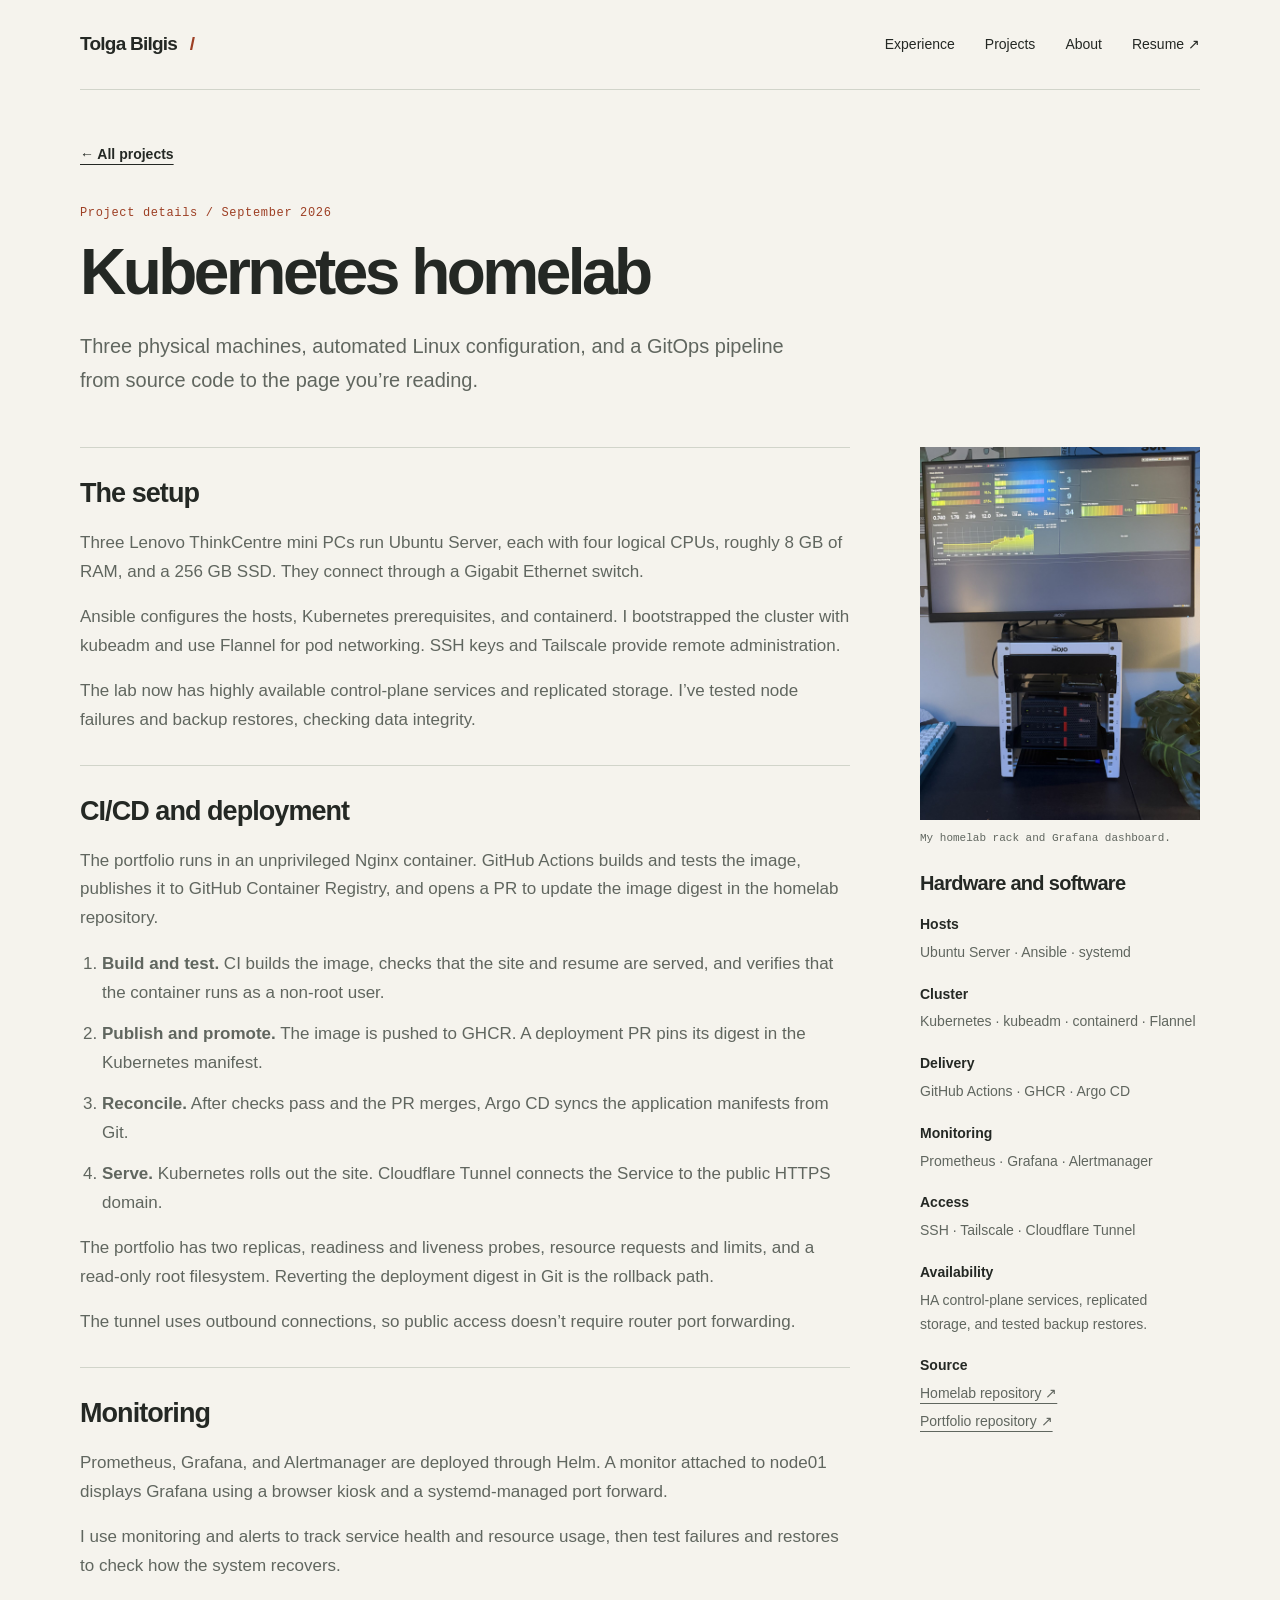
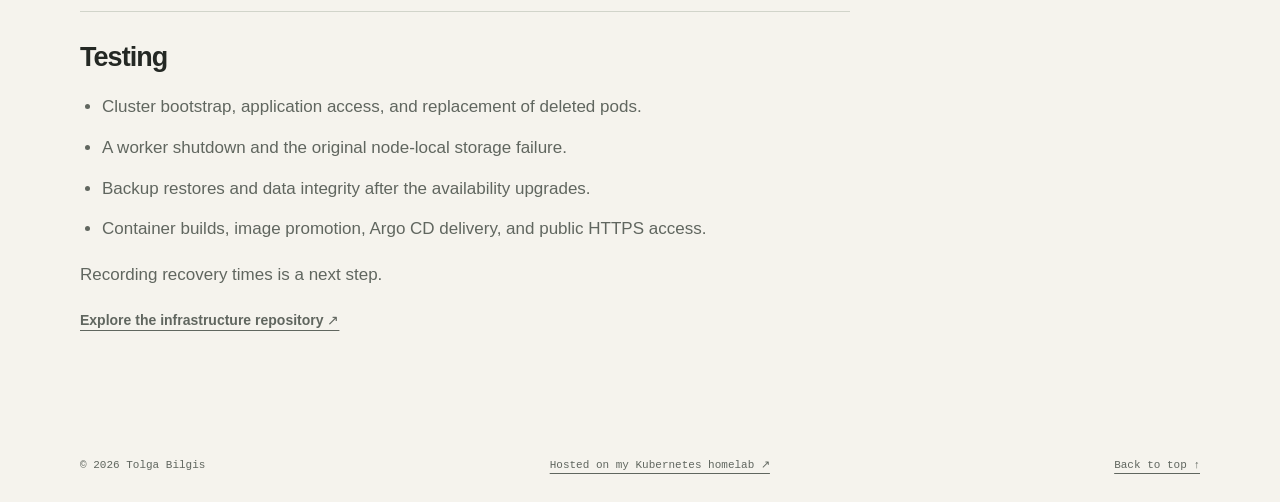
==== commit b6d121f3: "Simplify portfolio wording and add LANL research poster" ====
--- a/homelab.html
+++ b/homelab.html
@@ -1,13 +1,13 @@
 <!doctype html>
 <html lang="en"><head><meta charset="utf-8"><meta name="viewport" content="width=device-width, initial-scale=1">
 <meta name="description" content="Tolga Bilgis: Clemson Computer Engineering student, LANL HPC intern, and cluster administrator. Linux, Kubernetes, infrastructure automation, and HPC.">
-<meta name="theme-color" content="#f5f3ed"><title>Homelab | Tolga Bilgis</title><link rel="icon" href="favicon.svg" type="image/svg+xml"><link rel="stylesheet" href="styles.css"><script src="script.js" defer></script></head><body>
+<meta name="theme-color" content="#f5f3ed"><title>Homelab | Tolga Bilgis</title><link rel="icon" href="favicon.svg" type="image/svg+xml"><link rel="stylesheet" href="assets/styles.31947b52ca5a.css"><script src="assets/script.730c7ab6c1cc.js" defer></script></head><body>
 <a class="skip-link" href="#main">Skip to content</a>
-<header class="site-header container"><a class="wordmark" href="index.html">Tolga Bilgis<span class="mark"> / </span></a><button class="menu-toggle" aria-expanded="false" aria-controls="navigation" hidden>Menu</button><nav id="navigation" aria-label="Main navigation"><a href="index.html#experience">Experience</a><a href="index.html#work">Projects</a><a href="index.html#about">About</a><a href="resume.html">Resume ↗</a></nav></header>
-<main id="main" class="container"><div class="case-header"><a class="text-link" href="index.html#work">← All projects</a><p class="eyebrow">Lab notes / September 2026</p><h1>The lab behind<br><em>this website.</em></h1><p class="lead">Three physical machines, automated Linux configuration, and a GitOps pipeline from source code to the page you’re reading.</p></div><div class="case-layout"><div class="case-content">
+<header class="site-header container"><a class="wordmark" href="index.html">Tolga Bilgis<span class="mark"> / </span></a><button class="menu-toggle" aria-expanded="false" aria-controls="navigation" hidden>Menu</button><nav id="navigation" aria-label="Main navigation"><a href="index.html#experience">Experience</a><a href="index.html#work">Projects</a><a href="index.html#about">About</a><a href="assets/Tolga-Bilgis-Resume.0becde687640.pdf">Resume ↗</a></nav></header>
+<main id="main" class="container"><div class="case-header"><a class="text-link" href="index.html#work">← All projects</a><p class="eyebrow">Project details / September 2026</p><h1>Kubernetes homelab</h1><p class="lead">Three physical machines, automated Linux configuration, and a GitOps pipeline from source code to the page you’re reading.</p></div><div class="case-layout"><div class="case-content">
 <section aria-labelledby="setup"><h2 id="setup">The setup</h2><p>Three Lenovo ThinkCentre mini PCs run Ubuntu Server, each with four logical CPUs, roughly 8 GB of RAM, and a 256 GB SSD. They connect through a Gigabit Ethernet switch.</p><p>Ansible configures the hosts, Kubernetes prerequisites, and containerd. I bootstrapped the cluster with kubeadm and use Flannel for pod networking. SSH keys and Tailscale provide remote administration.</p><p>The lab now has highly available control-plane services and replicated storage. I’ve tested node failures and backup restores, checking data integrity.</p></section>
-<section aria-labelledby="delivery"><h2 id="delivery">From a commit to this page</h2><p>The portfolio runs in an unprivileged Nginx container. GitHub Actions builds and tests the image, publishes it to GitHub Container Registry, and opens a PR to update the image digest in the homelab repository.</p><ol class="delivery-steps"><li><strong>Build and test.</strong> CI builds the image, checks that the site and resume are served, and verifies that the container runs as a non-root user.</li><li><strong>Publish and promote.</strong> The image is pushed to GHCR. A deployment PR pins its digest in the Kubernetes manifest.</li><li><strong>Reconcile.</strong> After checks pass and the PR merges, Argo CD syncs the application manifests from Git.</li><li><strong>Serve.</strong> Kubernetes rolls out the site. Cloudflare Tunnel connects the Service to the public HTTPS domain.</li></ol><p>The portfolio has two replicas, readiness and liveness probes, resource requests and limits, and a read-only root filesystem. Reverting the deployment digest in Git is the rollback path.</p><p>The tunnel uses outbound connections, so public access doesn’t require router port forwarding.</p></section>
-<section aria-labelledby="monitoring"><h2 id="monitoring">Seeing what the cluster is doing</h2><p>Prometheus, Grafana, and Alertmanager are deployed through Helm. A monitor attached to node01 displays Grafana using a browser kiosk and a systemd-managed port forward.</p><p>I use monitoring and alerts to track service health and resource usage, then test failures and restores to check how the system recovers.</p></section>
-<section aria-labelledby="failure"><h2 id="failure">An early storage lesson</h2><p>The first version used node-local persistent volumes. I powered off node03 while Grafana was running there. The dashboard stayed visible in the browser, but its requests failed.</p><div class="case-callout"><p><strong>Replacing a pod does not move its data.</strong> Grafana’s persistent volume was a directory on node03. A replacement pod on another machine couldn’t access that directory while node03 was offline.</p></div><p>Restoring the node brought the service back. That test made the distinction between compute recovery and data availability concrete, and informed the subsequent work on replicated storage and backups.</p></section>
-<section aria-labelledby="checks"><h2 id="checks">What I’ve tested</h2><ul><li>Cluster bootstrap, application access, and replacement of deleted pods.</li><li>A worker shutdown and the original node-local storage failure.</li><li>Backup restores and data integrity after the availability upgrades.</li><li>Container builds, image promotion, Argo CD delivery, and public HTTPS access.</li></ul><p>Recording recovery times is a next step.</p><p><a class="text-link" href="https://github.com/TolgaBilgis/homelab">Explore the infrastructure repository ↗</a></p></section>
-</div><aside class="case-aside" aria-label="Lab details"><figure><img src="assets/homelab-rack.jpeg" alt="Three ThinkCentre nodes beneath the homelab Grafana monitor." width="1200" height="1600"><figcaption>My homelab rack and Grafana dashboard.</figcaption></figure><h2>In the rack</h2><dl><dt>Hosts</dt><dd>Ubuntu Server · Ansible · systemd</dd><dt>Cluster</dt><dd>Kubernetes · kubeadm · containerd · Flannel</dd><dt>Delivery</dt><dd>GitHub Actions · GHCR · Argo CD</dd><dt>Monitoring</dt><dd>Prometheus · Grafana · Alertmanager</dd><dt>Access</dt><dd>SSH · Tailscale · Cloudflare Tunnel</dd><dt>Availability</dt><dd>HA control-plane services, replicated storage, and tested backup restores.</dd><dt>Source</dt><dd><a href="https://github.com/TolgaBilgis/homelab">Homelab repository ↗</a></dd><dd><a href="https://github.com/TolgaBilgis/portfolio-site">Portfolio repository ↗</a></dd></dl></aside></div></main><footer class="container site-footer"><span>© <span data-year>2026</span> Tolga Bilgis</span><a href="homelab.html">Hosted on my Kubernetes homelab ↗</a><a href="#">Back to top ↑</a></footer></body></html>
+<section aria-labelledby="delivery"><h2 id="delivery">CI/CD and deployment</h2><p>The portfolio runs in an unprivileged Nginx container. GitHub Actions builds and tests the image, publishes it to GitHub Container Registry, and opens a PR to update the image digest in the homelab repository.</p><ol class="delivery-steps"><li><strong>Build and test.</strong> CI builds the image, checks that the site and resume are served, and verifies that the container runs as a non-root user.</li><li><strong>Publish and promote.</strong> The image is pushed to GHCR. A deployment PR pins its digest in the Kubernetes manifest.</li><li><strong>Reconcile.</strong> After checks pass and the PR merges, Argo CD syncs the application manifests from Git.</li><li><strong>Serve.</strong> Kubernetes rolls out the site. Cloudflare Tunnel connects the Service to the public HTTPS domain.</li></ol><p>The portfolio has two replicas, readiness and liveness probes, resource requests and limits, and a read-only root filesystem. Reverting the deployment digest in Git is the rollback path.</p><p>The tunnel uses outbound connections, so public access doesn’t require router port forwarding.</p></section>
+<section aria-labelledby="monitoring"><h2 id="monitoring">Monitoring</h2><p>Prometheus, Grafana, and Alertmanager are deployed through Helm. A monitor attached to node01 displays Grafana using a browser kiosk and a systemd-managed port forward.</p><p>I use monitoring and alerts to track service health and resource usage, then test failures and restores to check how the system recovers.</p></section>
+
+<section aria-labelledby="checks"><h2 id="checks">Testing</h2><ul><li>Cluster bootstrap, application access, and replacement of deleted pods.</li><li>A worker shutdown and the original node-local storage failure.</li><li>Backup restores and data integrity after the availability upgrades.</li><li>Container builds, image promotion, Argo CD delivery, and public HTTPS access.</li></ul><p>Recording recovery times is a next step.</p><p><a class="text-link" href="https://github.com/TolgaBilgis/homelab">Explore the infrastructure repository ↗</a></p></section>
+</div><aside class="case-aside" aria-label="Lab details"><figure><img src="assets/homelab-rack.jpeg" alt="Three ThinkCentre nodes beneath the homelab Grafana monitor." width="1200" height="1600"><figcaption>My homelab rack and Grafana dashboard.</figcaption></figure><h2>Hardware and software</h2><dl><dt>Hosts</dt><dd>Ubuntu Server · Ansible · systemd</dd><dt>Cluster</dt><dd>Kubernetes · kubeadm · containerd · Flannel</dd><dt>Delivery</dt><dd>GitHub Actions · GHCR · Argo CD</dd><dt>Monitoring</dt><dd>Prometheus · Grafana · Alertmanager</dd><dt>Access</dt><dd>SSH · Tailscale · Cloudflare Tunnel</dd><dt>Availability</dt><dd>HA control-plane services, replicated storage, and tested backup restores.</dd><dt>Source</dt><dd><a href="https://github.com/TolgaBilgis/homelab">Homelab repository ↗</a></dd><dd><a href="https://github.com/TolgaBilgis/portfolio-site">Portfolio repository ↗</a></dd></dl></aside></div></main><footer class="container site-footer"><span>© <span data-year>2026</span> Tolga Bilgis</span><a href="homelab.html">Hosted on my Kubernetes homelab ↗</a><a href="#">Back to top ↑</a></footer></body></html>
--- a/assets/styles.31947b52ca5a.css
+++ b/assets/styles.31947b52ca5a.css
@@ -0,0 +1,35 @@
+/* Local fonts, no framework, and readable content without JavaScript. */
+:root{color-scheme:light;--bg:#f5f3ed;--ink:#242824;--muted:#60665f;--line:#d1d4ca;--accent:#9d3f24;--panel:#e9ece3;--mono:Consolas,"Liberation Mono",monospace;--sans:"Segoe UI",Arial,sans-serif}
+*{box-sizing:border-box}html{scroll-behavior:smooth;scroll-padding-top:32px}body{margin:0;background:var(--bg);color:var(--ink);font:17px/1.7 var(--sans);-webkit-font-smoothing:antialiased}a{color:inherit;text-decoration-thickness:1px;text-underline-offset:5px}a:hover{color:var(--accent)}a:focus-visible,button:focus-visible{outline:2px solid var(--accent);outline-offset:6px}::selection{background:#e5c5af;color:var(--ink)}h1,h2,h3,p,figure{margin:0}p+p{margin-top:16px}h1,h2,h3{font-weight:550;line-height:1.15;letter-spacing:-.035em}h2{font-size:clamp(30px,3.3vw,42px)}h3{font-size:26px}img{display:block;max-width:100%}.container{width:min(1120px,calc(100% - 96px));margin-inline:auto}.eyebrow{font:12px/1.5 var(--mono);letter-spacing:.055em;color:var(--accent)}.skip-link{position:fixed;top:10px;left:10px;padding:12px;background:var(--ink);color:white;z-index:30;transform:translateY(-200%)}.skip-link:focus{transform:none}
+.site-header{display:flex;justify-content:space-between;align-items:center;min-height:90px;border-bottom:1px solid var(--line);gap:24px}.wordmark{font-size:19px;font-weight:650;letter-spacing:-.04em;text-decoration:none}.mark{color:var(--accent);margin-left:8px}nav{display:flex;gap:30px;font-size:14px}nav a{text-decoration:none}.menu-toggle{display:none}.hosting-strip{display:flex;align-items:center;justify-content:space-between;gap:20px;padding-block:15px;border-bottom:1px solid var(--line);font:11px/1.6 var(--mono);color:var(--muted)}.hosting-strip>a{font:600 13px/1.6 var(--sans);color:var(--ink);text-decoration:none}.hosting-mark{color:var(--accent);margin-right:7px}.hosting-strip>a:hover{color:var(--accent)}.hero{display:grid;grid-template-columns:1.2fr 1fr;gap:88px;align-items:center;padding-block:58px 75px}.hero .eyebrow{margin-bottom:24px}h1{font-size:clamp(52px,5.8vw,78px);line-height:1.02;letter-spacing:-.055em}h1 em{font-family:Georgia,serif;font-weight:400;color:var(--accent)}.intro{margin-top:30px;max-width:500px;color:var(--muted);font-size:18px;line-height:1.75}.hero-actions{display:flex;align-items:center;gap:26px;margin-top:28px;font-size:14px}.button{display:inline-flex;gap:25px;padding:12px 19px;background:var(--ink);color:#fff;text-decoration:none}.button:hover{background:var(--accent);color:white}.text-link{font-weight:550;font-size:14px}.availability{font:12px/1.6 var(--mono);color:var(--muted);margin-top:28px}.availability span{white-space:nowrap}.lab-photo{transform:rotate(1deg);background:var(--panel);padding:12px 12px 0}.lab-photo img{width:100%;height:460px;object-fit:cover;object-position:center}.lab-photo figcaption{display:flex;justify-content:space-between;gap:12px;padding:14px 2px;font:11px/1.5 var(--mono)}.lab-photo a{white-space:nowrap}
+.section{padding-block:65px 72px;border-top:1px solid var(--line)}.section-heading{display:grid;grid-template-columns:260px 1fr;gap:40px;margin-bottom:42px}.section-heading .eyebrow{padding-top:9px}.experience-row{display:grid;grid-template-columns:260px 1fr;gap:40px;padding-block:36px;border-top:1px solid var(--line)}.entry-meta{font:12px/1.7 var(--mono);color:var(--muted)}.entry-meta span{display:block;margin-top:4px}.role{font-size:13px;color:var(--accent);margin-bottom:8px}.experience-row h3{margin-bottom:18px}.experience-row p:not(.role),.project p:not(.eyebrow){color:var(--muted)}.entry-note{font-size:14px}.tools{display:flex;flex-wrap:wrap;gap:8px 18px;list-style:none;margin:23px 0 0;padding:0;font:11px/1.6 var(--mono);color:var(--muted)}.tools li{border-bottom:1px solid var(--line);padding-bottom:4px}.earlier-work{display:grid;grid-template-columns:260px 1fr;gap:22px 40px;border-top:1px solid var(--line);padding-top:28px;font-size:14px}.earlier-work h3{font-size:17px;grid-row:span 2}.earlier-work p+p{margin-top:4px;color:var(--muted)}.date{display:block;color:var(--muted);font:11px/1.6 var(--mono);margin-top:4px}.project{display:grid;grid-template-columns:260px 1fr;gap:40px;padding-block:32px;border-top:1px solid var(--line)}.project h3{margin:14px 0 20px}.project-links{display:flex;flex-wrap:wrap;gap:10px 24px}.featured{background:var(--panel);border:0;padding:32px;margin-inline:-32px;grid-template-columns:260px 1fr;margin-bottom:12px}.pipeline{display:flex;gap:10px;flex-wrap:wrap;margin-top:25px;font:11px/1.6 var(--mono);color:var(--ink)}.more-projects{font-size:14px;margin-top:20px;color:var(--muted)}.about{display:grid;grid-template-columns:1.1fr 1fr;gap:100px}.about h2{margin:18px 0 24px}.about p:not(.eyebrow){color:var(--muted)}.about .text-link{display:inline-block;margin-top:24px}.skills{border-left:1px solid var(--line);padding-left:38px}.skills h3{font-size:20px}.skills dl{margin:24px 0 0}.skills dt{font-size:13px;font-weight:650;margin-top:20px}.skills dd{margin:5px 0 0;color:var(--muted);font-size:14px}.contact-section{background:var(--ink);color:var(--bg);padding-block:55px}.contact-inner{display:flex;justify-content:space-between;gap:40px}.contact-section .eyebrow{color:#e0b496}.contact-section h2{margin:15px 0 18px}.contact-section p:not(.eyebrow){color:#c0c6bb;font-size:15px}.contact-links{display:flex;flex-direction:column;align-self:center;gap:14px;font-size:16px}.contact-section a:hover{color:#e0b496}.site-footer{display:flex;justify-content:space-between;gap:20px;padding-block:27px;color:var(--muted);font:11px/1.6 var(--mono)}
+.case-header{padding-block:50px}.case-header .eyebrow{margin:35px 0 18px}.case-header h1{font-size:clamp(42px,5vw,66px)}.lead{font-size:20px;color:var(--muted);max-width:740px;margin-top:24px}.case-layout{display:grid;grid-template-columns:minmax(0,1fr) 280px;gap:70px;padding-bottom:65px}.case-content section{border-top:1px solid var(--line);padding-block:30px}.case-content h2{font-size:27px;margin-bottom:20px}.case-content p,.case-content li{color:var(--muted)}.case-content li+li{margin-top:12px}.case-content ul,.case-content ol{padding-left:22px}.case-aside{font-size:14px}.case-aside figure{margin-bottom:24px}.case-aside img{height:auto;width:100%}.case-aside figcaption{font:11px/1.6 var(--mono);color:var(--muted);margin-top:10px}.case-aside h2{font-size:20px}.case-aside dt{font-weight:650;margin-top:18px}.case-aside dd{margin:4px 0;color:var(--muted)}.case-callout{padding:22px;border-left:3px solid var(--accent);background:var(--panel);margin:24px 0}
+@media(min-width:801px){.menu-toggle{display:none!important}}
+@media(max-width:1000px){.hero{gap:40px}.lab-photo img{height:430px}.section-heading,.experience-row,.project{grid-template-columns:210px 1fr;gap:30px}.earlier-work{grid-template-columns:210px 1fr;gap:22px 30px}.about{gap:45px}.case-layout{gap:35px;grid-template-columns:minmax(0,1fr) 230px}.hosting-strip{flex-wrap:wrap;gap:5px}}
+@media(max-width:800px){.container{width:calc(100% - 48px)}.site-header{min-height:80px;flex-wrap:wrap;padding-block:20px;gap:20px}nav{gap:22px;font-size:13px}.hero{padding-block:48px;gap:30px;grid-template-columns:1fr 0.8fr}h1{font-size:51px}.intro{font-size:16px}.lab-photo{padding:8px 8px 0}.lab-photo img{height:370px}.lab-photo figcaption{flex-direction:column;gap:5px}.hero-actions{gap:18px;flex-wrap:wrap}.availability span{display:block}.section{padding-block:42px}.section-heading,.experience-row,.project,.earlier-work{grid-template-columns:1fr;gap:18px}.section-heading{margin-bottom:30px}.entry-meta{display:flex;gap:20px;align-items:center}.entry-meta span{margin:0}.experience-row{padding-block:28px}.earlier-work h3{grid-row:auto}.featured{margin-inline:0;padding:24px}.project h3 br{display:none}.project h3{margin-bottom:16px}.about{gap:35px}.skills{padding-left:25px}.case-layout{grid-template-columns:1fr}.case-aside{border-top:1px solid var(--line);padding-top:25px}.case-aside figure{max-width:350px}.contact-inner{gap:30px}.contact-links{font-size:14px}.site-footer{flex-wrap:wrap}}
+@media(max-width:560px){.container{width:calc(100% - 40px)}nav{width:100%;flex-wrap:wrap;gap:18px}.js .menu-toggle{display:block;font:13px var(--sans);border:1px solid var(--line);padding:6px 12px;background:transparent;color:var(--ink)}.js #navigation{display:none}.js #navigation.is-open{display:flex}.hero{grid-template-columns:1fr;gap:36px;padding-block:36px}.hero h1{font-size:58px}.hero .eyebrow{font-size:11px}.intro{max-width:100%}.lab-photo{transform:none}.lab-photo img{height:390px}.lab-photo figcaption{flex-direction:row}.availability span{display:inline}.hosting-strip>span{font-size:9px}.about{grid-template-columns:1fr}.skills{padding:25px 0 0;border-left:0;border-top:1px solid var(--line)}.contact-inner{flex-direction:column}.contact-links{align-self:start}.site-footer{gap:12px 24px}.site-footer>span{width:100%}.case-header{padding-block:30px}.lead{font-size:17px}}
+@media(prefers-reduced-motion:reduce){html{scroll-behavior:auto}}
+
+/* Keep the first screen balanced, including intermediate tablet widths. */
+.hero{grid-template-columns:minmax(0,1.2fr) minmax(0,1fr);gap:64px}
+.hero-copy,.project>div,.experience-row>div{min-width:0}
+.lab-photo{width:100%;max-width:390px;justify-self:end;transform:none}
+.lab-photo img{height:auto;aspect-ratio:3/4;object-fit:contain}
+.lab-photo figcaption{flex-wrap:wrap;font-size:11px}
+.hosting-strip{background:var(--panel);padding:14px 18px;margin-top:16px;border:1px solid var(--line)}
+.hosting-strip>a{font-size:14px}.hosting-strip>span{line-height:1.8}
+.hero-actions a{white-space:nowrap}
+@media(min-width:561px) and (max-width:800px){.hero{gap:28px}.hero h1{font-size:clamp(40px,6.6vw,51px)}.lab-photo figcaption{flex-direction:column}.about{grid-template-columns:1fr}.skills{border-left:0;border-top:1px solid var(--line);padding:25px 0 0}}
+@media(max-width:560px){.hero{grid-template-columns:minmax(0,1fr);gap:32px}.hero h1{font-size:clamp(46px,14vw,58px)}.lab-photo{max-width:none;justify-self:stretch}.lab-photo img{height:auto}.hosting-strip{padding:12px}.hosting-strip>span{font-size:10px}.lab-photo figcaption{flex-direction:row}}
+
+.experience-photos{display:grid;grid-template-columns:1fr 1fr;gap:18px;margin-top:28px}.experience-photos img{width:100%;height:auto;aspect-ratio:1280/853;object-fit:contain}.experience-photos a{display:block}.experience-photos figcaption{font:11px/1.6 var(--mono);color:var(--muted);margin-top:9px}.media-source{display:inline-block;font-size:12px;margin-top:14px}.demo-link{display:flex;align-items:center;gap:20px;margin-top:26px;padding:14px;background:var(--panel);text-decoration:none}.demo-link img{width:140px;height:90px;object-fit:cover;flex-shrink:0}.demo-link>span{min-width:0}.demo-link strong{display:block;font-size:16px}.demo-link span span{display:block;font-size:12px;margin-top:4px}.portrait-placeholder{display:flex;align-items:center;gap:20px;margin:0 0 25px}.portrait-monogram{display:grid;place-items:center;width:110px;aspect-ratio:4/5;flex-shrink:0;border:1px dashed #a7ac9f;background:var(--panel);font:38px Georgia,serif;color:var(--muted)}.portrait-placeholder strong{display:block;font-size:15px}.portrait-placeholder figcaption span{display:block;font:11px/1.6 var(--mono);color:var(--muted);margin-top:5px}
+@media(max-width:560px){.experience-photos{grid-template-columns:1fr;gap:22px}.demo-link{gap:14px}.demo-link img{width:95px;height:75px}.demo-link strong{font-size:14px}.demo-link span span{font-size:11px}}
+
+.hero h1{font-size:clamp(44px,5.4vw,72px);line-height:1.1}
+.research-poster{margin:26px 0;display:grid;grid-template-columns:minmax(0,1fr) minmax(0,1fr);gap:24px;align-items:center;padding:20px;background:var(--panel)}
+.research-poster img{width:100%;height:auto;border:1px solid var(--line)}
+.research-poster .eyebrow{display:block;margin-bottom:10px}
+.poster-title{display:block;font-size:18px;font-weight:600;line-height:1.4;text-decoration:none}
+.research-poster figcaption p{font-size:13px;line-height:1.6;margin:12px 0}
+.research-poster .text-link{font-size:12px}
+@media(max-width:650px){.research-poster{grid-template-columns:1fr;gap:18px;padding:16px}.research-poster img{max-height:330px;object-fit:contain;background:white}}
